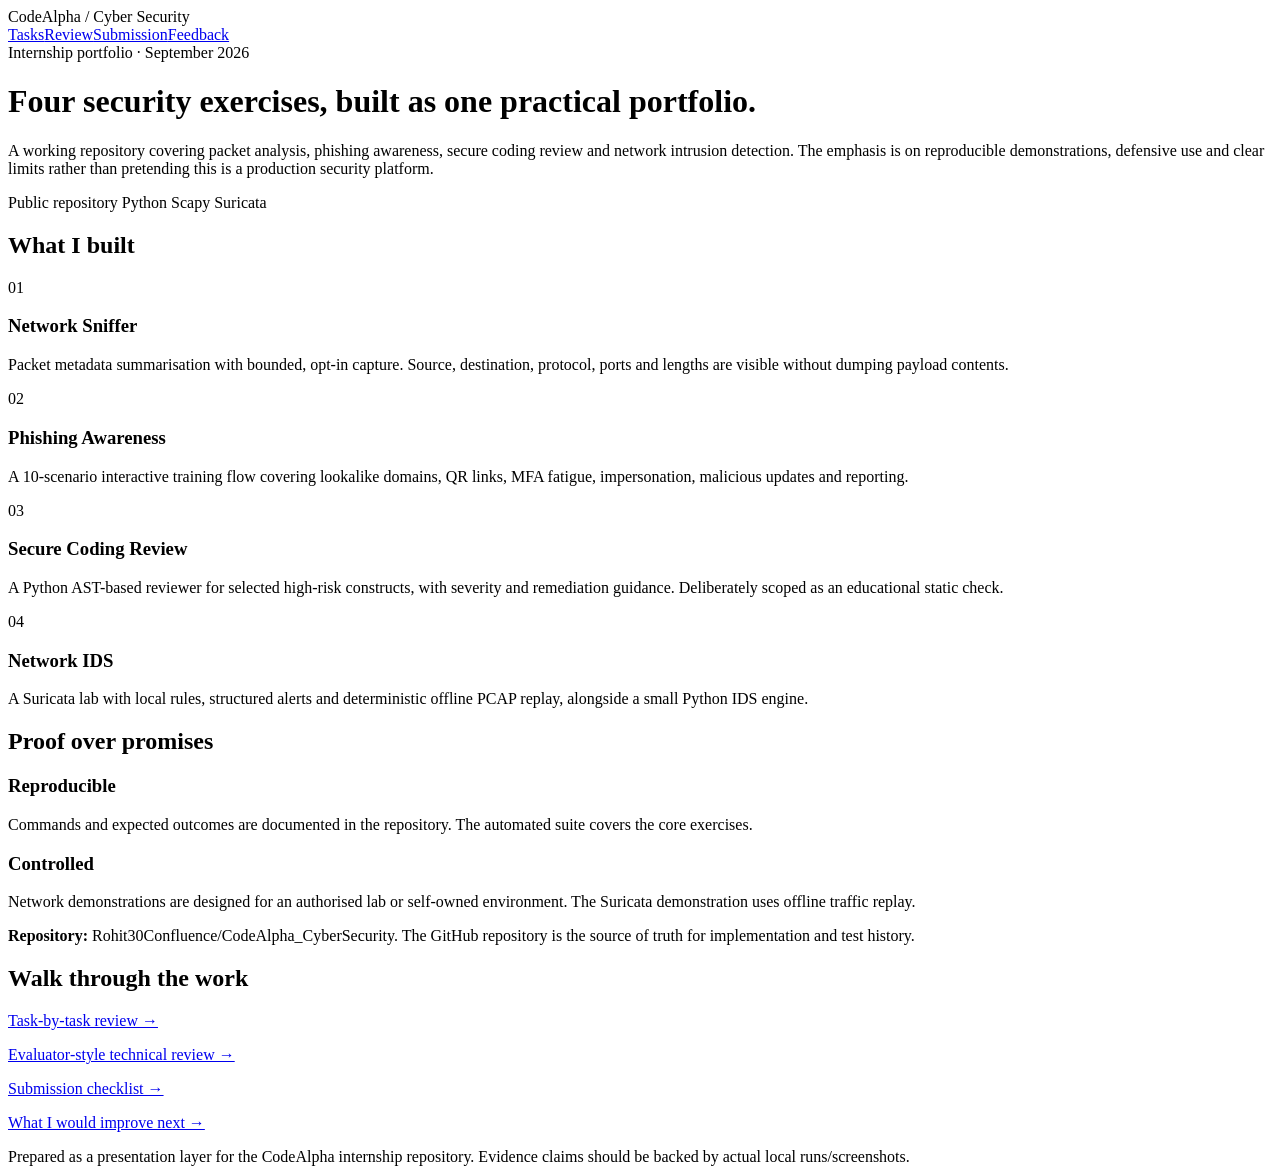
==== docs/index.html @ dfb274ee "Add files via upload" ====
<!doctype html><html><head><meta charset="utf-8"><meta name="viewport" content="width=device-width,initial-scale=1"><title>CodeAlpha Cyber Security Internship</title><link rel="stylesheet" href="assets/style.css"></head><body>
<header class="top"><div class="wrap nav"><div class="brand">CodeAlpha / Cyber Security</div><div><a href="tasks.html">Tasks</a><a href="review.html">Review</a><a href="submission.html">Submission</a><a href="feedback.html">Feedback</a></div></div></header>
<main class="wrap"><div class="hero"><div class="eyebrow">Internship portfolio · September 2026</div><h1>Four security exercises, built as one practical portfolio.</h1><p>A working repository covering packet analysis, phishing awareness, secure coding review and network intrusion detection. The emphasis is on reproducible demonstrations, defensive use and clear limits rather than pretending this is a production security platform.</p><p><span class="tag">Public repository</span> <span class="tag">Python</span> <span class="tag">Scapy</span> <span class="tag">Suricata</span></p></div>
<section><h2>What I built</h2><div class="grid">
<div class="card"><span class="tag">01</span><h3>Network Sniffer</h3><p>Packet metadata summarisation with bounded, opt-in capture. Source, destination, protocol, ports and lengths are visible without dumping payload contents.</p></div>
<div class="card"><span class="tag">02</span><h3>Phishing Awareness</h3><p>A 10-scenario interactive training flow covering lookalike domains, QR links, MFA fatigue, impersonation, malicious updates and reporting.</p></div>
<div class="card"><span class="tag">03</span><h3>Secure Coding Review</h3><p>A Python AST-based reviewer for selected high-risk constructs, with severity and remediation guidance. Deliberately scoped as an educational static check.</p></div>
<div class="card"><span class="tag">04</span><h3>Network IDS</h3><p>A Suricata lab with local rules, structured alerts and deterministic offline PCAP replay, alongside a small Python IDS engine.</p></div>
</div></section>
<section><h2>Proof over promises</h2><div class="grid"><div class="card"><h3>Reproducible</h3><p>Commands and expected outcomes are documented in the repository. The automated suite covers the core exercises.</p></div><div class="card"><h3>Controlled</h3><p>Network demonstrations are designed for an authorised lab or self-owned environment. The Suricata demonstration uses offline traffic replay.</p></div></div><div class="note"><strong>Repository:</strong> Rohit30Confluence/CodeAlpha_CyberSecurity. The GitHub repository is the source of truth for implementation and test history.</div></section>
<section class="links"><h2>Walk through the work</h2><p><a href="tasks.html">Task-by-task review →</a></p><p><a href="review.html">Evaluator-style technical review →</a></p><p><a href="submission.html">Submission checklist →</a></p><p><a href="feedback.html">What I would improve next →</a></p></section></main>
<footer class="footer"><div class="wrap">Prepared as a presentation layer for the CodeAlpha internship repository. Evidence claims should be backed by actual local runs/screenshots.</div></footer></body></html>
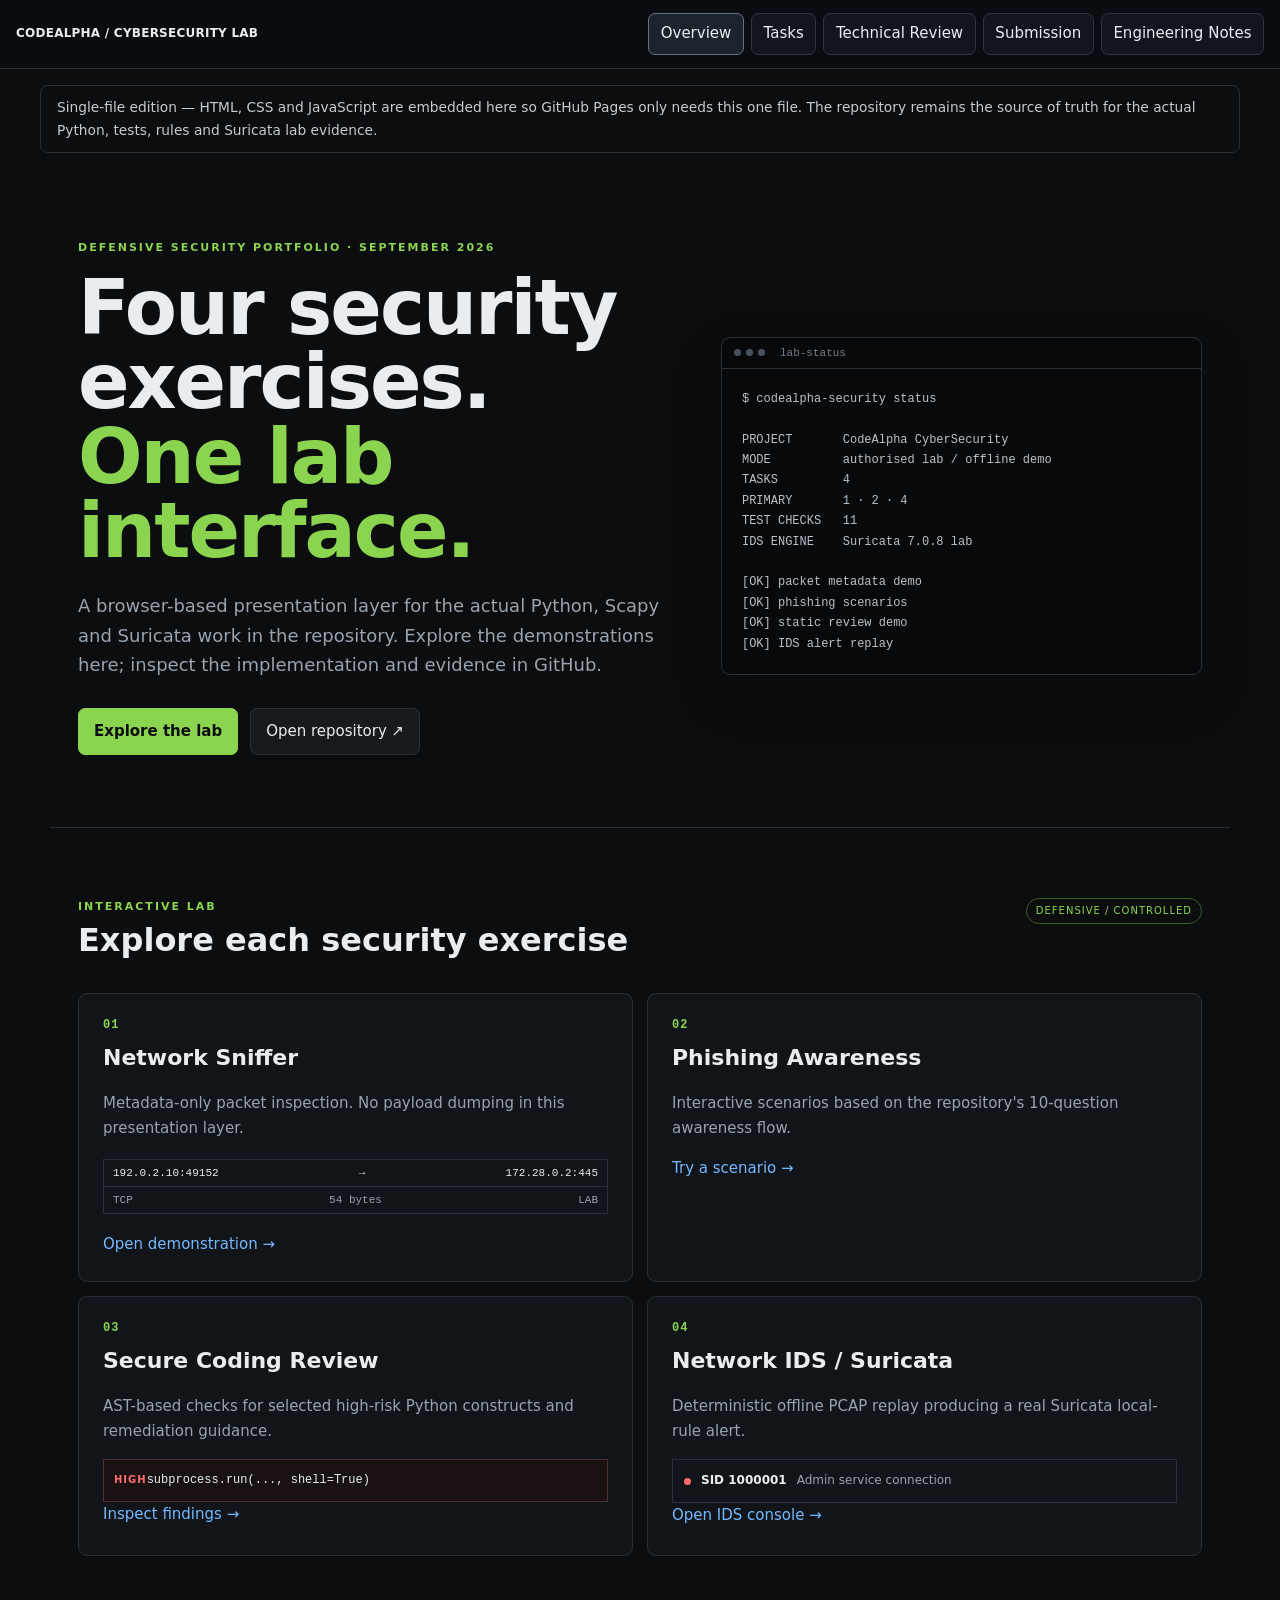
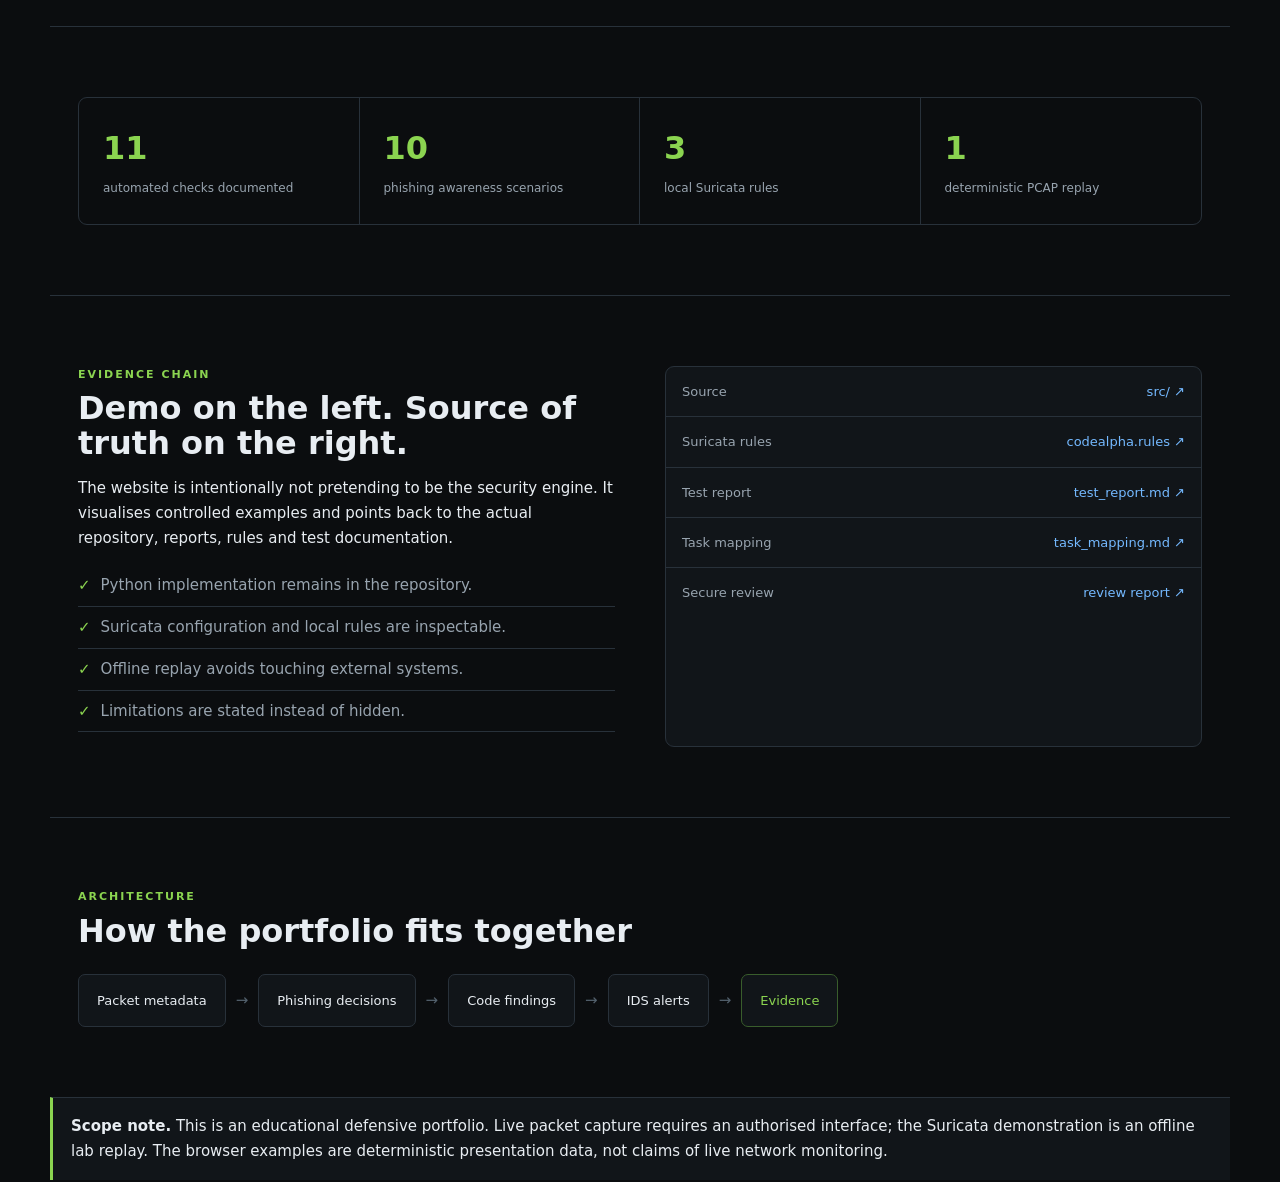
==== commit c11517d7: "Update index.html" ====
--- a/docs/index.html
+++ b/docs/index.html
@@ -1,12 +1,170 @@
-<!doctype html><html><head><meta charset="utf-8"><meta name="viewport" content="width=device-width,initial-scale=1"><title>CodeAlpha Cyber Security Internship</title><link rel="stylesheet" href="assets/style.css"></head><body>
-<header class="top"><div class="wrap nav"><div class="brand">CodeAlpha / Cyber Security</div><div><a href="tasks.html">Tasks</a><a href="review.html">Review</a><a href="submission.html">Submission</a><a href="feedback.html">Feedback</a></div></div></header>
-<main class="wrap"><div class="hero"><div class="eyebrow">Internship portfolio · September 2026</div><h1>Four security exercises, built as one practical portfolio.</h1><p>A working repository covering packet analysis, phishing awareness, secure coding review and network intrusion detection. The emphasis is on reproducible demonstrations, defensive use and clear limits rather than pretending this is a production security platform.</p><p><span class="tag">Public repository</span> <span class="tag">Python</span> <span class="tag">Scapy</span> <span class="tag">Suricata</span></p></div>
-<section><h2>What I built</h2><div class="grid">
-<div class="card"><span class="tag">01</span><h3>Network Sniffer</h3><p>Packet metadata summarisation with bounded, opt-in capture. Source, destination, protocol, ports and lengths are visible without dumping payload contents.</p></div>
-<div class="card"><span class="tag">02</span><h3>Phishing Awareness</h3><p>A 10-scenario interactive training flow covering lookalike domains, QR links, MFA fatigue, impersonation, malicious updates and reporting.</p></div>
-<div class="card"><span class="tag">03</span><h3>Secure Coding Review</h3><p>A Python AST-based reviewer for selected high-risk constructs, with severity and remediation guidance. Deliberately scoped as an educational static check.</p></div>
-<div class="card"><span class="tag">04</span><h3>Network IDS</h3><p>A Suricata lab with local rules, structured alerts and deterministic offline PCAP replay, alongside a small Python IDS engine.</p></div>
+<!doctype html>
+<html lang="en">
+<head>
+<meta charset="utf-8">
+<meta name="viewport" content="width=device-width,initial-scale=1">
+<meta name="description" content="CodeAlpha Cybersecurity Internship — interactive project lab and submission review">
+<title>CodeAlpha Cybersecurity Lab</title>
+<style>
+:root{--bg:#0b0d0f;--panel:#111519;--panel2:#161b20;--ink:#e8edf2;--muted:#98a4af;--line:#28313a;--accent:#8bd450;--blue:#74b9ff;--red:#ff6b6b;--amber:#f6c85f;--good:#8bd450}*{box-sizing:border-box}html{scroll-behavior:smooth}body{margin:0;background:var(--bg);color:var(--ink);font:15px/1.65 Inter,ui-sans-serif,system-ui,-apple-system,BlinkMacSystemFont,"Segoe UI",sans-serif}a{color:var(--blue);text-decoration:none}a:hover{text-decoration:underline}.wrap{max-width:1180px;margin:auto;padding:0 28px}.top{position:sticky;top:0;z-index:20;background:rgba(11,13,15,.94);backdrop-filter:blur(10px);border-bottom:1px solid var(--line)}.nav{min-height:64px;display:flex;align-items:center;justify-content:space-between;gap:24px}.brand{font-size:12px;letter-spacing:1.5px;font-weight:800;color:var(--ink)}nav{display:flex;gap:20px}nav a{font-size:13px;color:var(--muted)}nav a.active,nav a:hover{color:var(--ink);text-decoration:none}.hero{padding-top:86px;padding-bottom:72px}.hero-grid{display:grid;grid-template-columns:1.1fr .9fr;gap:55px;align-items:center}.eyebrow{text-transform:uppercase;letter-spacing:2px;color:var(--accent);font-size:11px;font-weight:800}.hero h1,.page h1{font-size:clamp(42px,7vw,76px);line-height:.98;letter-spacing:-2px;margin:14px 0 22px}.hero h1 span{color:var(--accent)}.lead{color:var(--muted);font-size:18px;max-width:730px}.narrow{max-width:760px}.actions{display:flex;gap:12px;margin-top:28px;flex-wrap:wrap}.btn{display:inline-block;border:1px solid var(--line);border-radius:7px;padding:10px 15px;color:var(--ink);background:var(--panel2);cursor:pointer;font:inherit}.btn:hover{text-decoration:none;border-color:#4b5966}.btn.primary{background:var(--accent);border-color:var(--accent);color:#0b0d0f;font-weight:800}.terminal,.console{background:#07090b;border:1px solid #29323a;border-radius:9px;box-shadow:0 20px 50px rgba(0,0,0,.22)}.termbar,.console-head{padding:9px 12px;border-bottom:1px solid #29323a;color:#73808c;font:11px ui-monospace,SFMono-Regular,Menlo,monospace}.termbar i{display:inline-block;width:7px;height:7px;border-radius:50%;background:#48525c;margin-right:5px}.termbar span{margin-left:10px}.terminal pre,.console pre{margin:0;padding:20px;color:#b8c3cc;font:12px/1.7 ui-monospace,SFMono-Regular,Menlo,monospace;white-space:pre-wrap}.section{padding:70px 28px;border-top:1px solid var(--line)}.section-head,.panel-head{display:flex;justify-content:space-between;align-items:flex-start;gap:20px}.section h2,.lab-panel h2{font-size:32px;line-height:1.1;margin:7px 0}.task-grid{display:grid;grid-template-columns:repeat(2,1fr);gap:14px;margin-top:28px}.task-card,.lab-panel,.evidence,.finding-card,.alert-detail{background:var(--panel);border:1px solid var(--line);border-radius:9px}.task-card{padding:24px;min-height:260px}.task-card h3{font-size:22px;margin:8px 0}.task-card p{color:var(--muted);min-height:50px}.task-no{font:800 12px ui-monospace,SFMono-Regular,Menlo,monospace;color:var(--accent);letter-spacing:1px}.pill{display:inline-block;border:1px solid var(--line);border-radius:999px;padding:4px 9px;font-size:10px;letter-spacing:1px;color:var(--muted);white-space:nowrap}.pill.good{border-color:#395d2c;color:var(--good)}.mini-table{border:1px solid var(--line);margin:18px 0}.mini-table div{display:flex;justify-content:space-between;gap:10px;padding:7px 9px;border-bottom:1px solid var(--line);font:11px ui-monospace,monospace}.mini-table div:last-child{border-bottom:0;color:var(--muted)}.demo-link{background:none;border:0;padding:0;color:var(--blue);font:inherit;cursor:pointer}.finding{border:1px solid #4d3030;background:#1a1212;padding:10px;font-size:12px}.finding span,.severity{color:var(--red);font-weight:800;font-size:10px;letter-spacing:1px}.alert-row{display:flex;gap:10px;align-items:center;border:1px solid var(--line);padding:11px;font-size:12px}.alert-row span:last-child{color:var(--muted)}.dot{width:7px;height:7px;border-radius:50%;display:inline-block}.dot.red{background:var(--red)}.metrics{display:grid;grid-template-columns:repeat(4,1fr);border:1px solid var(--line);border-radius:9px;overflow:hidden}.metrics div{padding:24px;border-right:1px solid var(--line)}.metrics div:last-child{border-right:0}.metrics strong{display:block;font-size:32px;color:var(--accent)}.metrics span{color:var(--muted);font-size:12px}.split{display:grid;grid-template-columns:1fr 1fr;gap:50px}.checks{padding:0;list-style:none;color:var(--muted)}.checks li{padding:8px 0;border-bottom:1px solid var(--line)}.checks li:before{content:'✓';color:var(--accent);margin-right:10px}.evidence{overflow:hidden}.e-row{display:flex;justify-content:space-between;gap:20px;padding:14px 16px;border-bottom:1px solid var(--line);font-size:13px}.e-row:last-child{border-bottom:0}.e-row span{color:var(--muted)}.flow{display:flex;align-items:center;gap:10px;flex-wrap:wrap;margin-top:25px}.flow div{border:1px solid var(--line);background:var(--panel);padding:15px 18px;border-radius:7px;font-size:13px}.flow span{color:#53616d}.flow .accent-box{border-color:#395d2c;color:var(--accent)}.note{margin-top:0!important;border-left:3px solid var(--accent);background:var(--panel);padding:16px 18px}.footer{border-top:1px solid var(--line);padding:30px 0;color:var(--muted);font-size:12px}.footer .wrap{display:flex;justify-content:space-between}.page{padding-top:60px;padding-bottom:80px}.lab-panel{padding:28px;margin-top:24px}.panel-head{padding-bottom:20px;border-bottom:1px solid var(--line)}.panel-head h2{margin:0}.panel-head p{color:var(--muted);margin:4px 0}.panel-grid,.ids-grid{display:grid;grid-template-columns:1fr 1fr;gap:28px;margin-top:24px}.lab-panel h3{font-size:16px}.lab-panel ul{color:var(--muted)}.small-note{color:var(--muted);font-size:13px}.quiz{margin-top:24px;border:1px solid var(--line);padding:24px}.quiz h3{font-size:22px}.quiz-option{display:block;width:100%;text-align:left;margin:9px 0;padding:12px;border:1px solid var(--line);background:var(--panel2);color:var(--ink);border-radius:6px;cursor:pointer}.quiz-option:hover{border-color:#4b5966}.quiz-option.selected{border-color:var(--blue)}.quiz-option.correct{border-color:var(--accent)}.quiz-option.wrong{border-color:var(--red)}.quiz-foot{display:flex;justify-content:space-between;align-items:center;margin-top:20px;color:var(--muted);font-size:12px}.code-review{display:grid;grid-template-columns:1fr 1fr;gap:18px;margin-top:24px}.code-review pre{margin:0;background:#07090b;padding:20px;border-radius:7px;overflow:auto;font:12px/1.7 ui-monospace,monospace}.ln{color:#4d5964;margin-right:15px}.finding-card{padding:18px}.finding-card p{color:var(--muted)}.finding-card code{color:var(--amber)}.alert-detail{margin-top:12px}.alert-detail div{display:flex;justify-content:space-between;padding:9px 12px;border-bottom:1px solid var(--line);font-size:12px}.alert-detail div:last-child{border-bottom:0}.alert-detail span{color:var(--muted)}.modal{position:fixed;inset:0;background:rgba(0,0,0,.75);display:none;align-items:center;justify-content:center;padding:20px;z-index:50}.modal.open{display:flex}.modal-card{max-width:600px;width:100%;background:var(--panel);border:1px solid var(--line);border-radius:9px;padding:25px;position:relative}.close{position:absolute;right:14px;top:10px;background:none;border:0;color:var(--muted);font-size:25px;cursor:pointer}@media(max-width:800px){.hero-grid,.split,.panel-grid,.ids-grid,.code-review{grid-template-columns:1fr}.task-grid{grid-template-columns:1fr}.metrics{grid-template-columns:1fr 1fr}.metrics div:nth-child(2){border-right:0}.metrics div{border-bottom:1px solid var(--line)}nav{display:none}.hero{padding-top:55px}.section{padding-top:48px;padding-bottom:48px}}@media(max-width:500px){.metrics{grid-template-columns:1fr}.metrics div{border-right:0}.hero h1,.page h1{font-size:46px}.wrap{padding-left:18px;padding-right:18px}}
+.packet-line{display:grid;grid-template-columns:90px 1fr 18px 1fr 45px 45px;gap:8px;padding:9px 12px;border-bottom:1px solid #1c242b;font:11px ui-monospace,SFMono-Regular,Menlo,monospace}.packet-line:last-child{border-bottom:0}.packet-line span{color:#73808c}.packet-line b{font-weight:500;color:#b8c3cc}
+
+
+/* Single-file navigation layer */
+.site-nav {
+  position: sticky; top: 0; z-index: 1000;
+  display:flex; gap:.45rem; flex-wrap:wrap; align-items:center;
+  padding:.8rem 1rem; border-bottom:1px solid var(--border, #2b3440);
+  background:rgba(10,13,17,.96); backdrop-filter:blur(10px);
+}
+.site-nav .brand { margin-right:auto; font-weight:800; letter-spacing:.02em; }
+.site-nav button {
+  border:1px solid var(--border, #2b3440); background:#11161d; color:inherit;
+  padding:.48rem .72rem; border-radius:7px; cursor:pointer; font:inherit;
+}
+.site-nav button:hover,.site-nav button.active { background:#1b232d; border-color:#667383; }
+.page-section { display:none; }
+.page-section.active { display:block; }
+.single-note {
+  max-width:1200px; margin:1rem auto 0; padding:.65rem 1rem;
+  border:1px solid var(--border, #2b3440); border-radius:8px;
+  font-size:.86rem; opacity:.85;
+}
+@media (max-width:700px) {
+  .site-nav .brand { width:100%; margin-bottom:.25rem; }
+  .site-nav button { flex:1 1 auto; }
+}
+</style>
+</head>
+<body>
+<header class="site-nav">
+  <div class="brand">CODEALPHA / CYBERSECURITY LAB</div>
+  <button data-page="home" class="active">Overview</button>
+  <button data-page="tasks">Tasks</button>
+  <button data-page="review">Technical Review</button>
+  <button data-page="submission">Submission</button>
+  <button data-page="feedback">Engineering Notes</button>
+</header>
+
+<div class="single-note">
+  Single-file edition — HTML, CSS and JavaScript are embedded here so GitHub Pages only needs this one file.
+  The repository remains the source of truth for the actual Python, tests, rules and Suricata lab evidence.
+</div>
+
+
+<section id="home" class="page-section active">
+  <section class="hero wrap"><div class="eyebrow">Defensive security portfolio · September 2026</div><div class="hero-grid"><div><h1>Four security exercises.<br><span>One lab interface.</span></h1><p class="lead">A browser-based presentation layer for the actual Python, Scapy and Suricata work in the repository. Explore the demonstrations here; inspect the implementation and evidence in GitHub.</p><div class="actions"><a class="btn primary" href="#lab">Explore the lab</a><a class="btn" href="https://github.com/Rohit30Confluence/CodeAlpha_CyberSecurity" target="_blank" rel="noopener">Open repository ↗</a></div></div><div class="terminal"><div class="termbar"><i></i><i></i><i></i><span>lab-status</span></div><pre>$ codealpha-security status
+
+PROJECT       CodeAlpha CyberSecurity
+MODE          authorised lab / offline demo
+TASKS         4
+PRIMARY       1 · 2 · 4
+TEST CHECKS   11
+IDS ENGINE    Suricata 7.0.8 lab
+
+[OK] packet metadata demo
+[OK] phishing scenarios
+[OK] static review demo
+[OK] IDS alert replay</pre></div></div></section>
+<section id="lab" class="wrap section"><div class="section-head"><div><div class="eyebrow">Interactive lab</div><h2>Explore each security exercise</h2></div><span class="pill good">DEFENSIVE / CONTROLLED</span></div>
+<div class="task-grid">
+<article class="task-card"><div class="task-no">01</div><h3>Network Sniffer</h3><p>Metadata-only packet inspection. No payload dumping in this presentation layer.</p><div class="mini-table"><div><span>192.0.2.10:49152</span><b>→</b><span>172.28.0.2:445</span></div><div><span>TCP</span><span>54 bytes</span><span>LAB</span></div></div><a href="tasks.html#sniffer">Open demonstration →</a></article>
+<article class="task-card"><div class="task-no">02</div><h3>Phishing Awareness</h3><p>Interactive scenarios based on the repository's 10-question awareness flow.</p><button class="demo-link" data-open="phish">Try a scenario →</button></article>
+<article class="task-card"><div class="task-no">03</div><h3>Secure Coding Review</h3><p>AST-based checks for selected high-risk Python constructs and remediation guidance.</p><div class="finding"><span>HIGH</span><code>subprocess.run(..., shell=True)</code></div><a href="tasks.html#review">Inspect findings →</a></article>
+<article class="task-card"><div class="task-no">04</div><h3>Network IDS / Suricata</h3><p>Deterministic offline PCAP replay producing a real Suricata local-rule alert.</p><div class="alert-row"><span class="dot red"></span><strong>SID 1000001</strong><span>Admin service connection</span></div><a href="tasks.html#ids">Open IDS console →</a></article>
 </div></section>
-<section><h2>Proof over promises</h2><div class="grid"><div class="card"><h3>Reproducible</h3><p>Commands and expected outcomes are documented in the repository. The automated suite covers the core exercises.</p></div><div class="card"><h3>Controlled</h3><p>Network demonstrations are designed for an authorised lab or self-owned environment. The Suricata demonstration uses offline traffic replay.</p></div></div><div class="note"><strong>Repository:</strong> Rohit30Confluence/CodeAlpha_CyberSecurity. The GitHub repository is the source of truth for implementation and test history.</div></section>
-<section class="links"><h2>Walk through the work</h2><p><a href="tasks.html">Task-by-task review →</a></p><p><a href="review.html">Evaluator-style technical review →</a></p><p><a href="submission.html">Submission checklist →</a></p><p><a href="feedback.html">What I would improve next →</a></p></section></main>
-<footer class="footer"><div class="wrap">Prepared as a presentation layer for the CodeAlpha internship repository. Evidence claims should be backed by actual local runs/screenshots.</div></footer></body></html>+<section class="wrap section"><div class="metrics"><div><strong>11</strong><span>automated checks documented</span></div><div><strong>10</strong><span>phishing awareness scenarios</span></div><div><strong>3</strong><span>local Suricata rules</span></div><div><strong>1</strong><span>deterministic PCAP replay</span></div></div></section>
+<section class="wrap section split"><div><div class="eyebrow">Evidence chain</div><h2>Demo on the left. Source of truth on the right.</h2><p>The website is intentionally not pretending to be the security engine. It visualises controlled examples and points back to the actual repository, reports, rules and test documentation.</p><ul class="checks"><li>Python implementation remains in the repository.</li><li>Suricata configuration and local rules are inspectable.</li><li>Offline replay avoids touching external systems.</li><li>Limitations are stated instead of hidden.</li></ul></div><div class="evidence"><div class="e-row"><span>Source</span><a href="https://github.com/Rohit30Confluence/CodeAlpha_CyberSecurity/tree/main/src" target="_blank">src/ ↗</a></div><div class="e-row"><span>Suricata rules</span><a href="https://github.com/Rohit30Confluence/CodeAlpha_CyberSecurity/blob/main/suricata/rules/codealpha.rules" target="_blank">codealpha.rules ↗</a></div><div class="e-row"><span>Test report</span><a href="https://github.com/Rohit30Confluence/CodeAlpha_CyberSecurity/blob/main/reports/test_report.md" target="_blank">test_report.md ↗</a></div><div class="e-row"><span>Task mapping</span><a href="https://github.com/Rohit30Confluence/CodeAlpha_CyberSecurity/blob/main/docs/task_mapping.md" target="_blank">task_mapping.md ↗</a></div><div class="e-row"><span>Secure review</span><a href="https://github.com/Rohit30Confluence/CodeAlpha_CyberSecurity/blob/main/reports/secure_coding_review_report.md" target="_blank">review report ↗</a></div></div></section>
+<section class="wrap section architecture"><div class="eyebrow">Architecture</div><h2>How the portfolio fits together</h2><div class="flow"><div>Packet metadata</div><span>→</span><div>Phishing decisions</div><span>→</span><div>Code findings</div><span>→</span><div>IDS alerts</div><span>→</span><div class="accent-box">Evidence</div></div></section>
+<section class="wrap section note"><strong>Scope note.</strong> This is an educational defensive portfolio. Live packet capture requires an authorised interface; the Suricata demonstration is an offline lab replay. The browser examples are deterministic presentation data, not claims of live network monitoring.</section>
+</section>
+
+<section id="tasks" class="page-section">
+  <div class="eyebrow">Task walkthrough</div><h1>Implementation, demonstration and evidence</h1><p class="lead narrow">Use this page as the evaluator's guided tour. The implementation remains in GitHub; these panels explain what to inspect and provide small deterministic browser demonstrations.</p>
+<section id="sniffer" class="lab-panel"><div class="panel-head"><span class="task-no">01</span><div><h2>Network Sniffer</h2><p>Bounded packet capture and metadata summarisation.</p></div><span class="pill good">IMPLEMENTED</span></div><div class="console"><div class="console-head">packet-summary</div><div id="packet-list"></div></div><div class="panel-grid"><div><h3>What the implementation shows</h3><ul><li>source and destination IPs</li><li>protocol and packet length</li><li>source and destination ports when available</li><li>bounded, opt-in Scapy capture</li></ul></div><div><h3>Intentional limit</h3><p>Payload contents are omitted from the project demonstration to avoid exposing application data. This keeps the internship demo focused on traffic structure and flow.</p><a href="https://github.com/Rohit30Confluence/CodeAlpha_CyberSecurity/tree/main/src/codealpha_cybersecurity/sniffer" target="_blank">Open sniffer source ↗</a></div></div></section>
+<section id="phishing" class="lab-panel"><div class="panel-head"><span class="task-no">02</span><div><h2>Phishing Awareness</h2><p>10-scenario interactive training flow.</p></div><span class="pill good">IMPLEMENTED</span></div><div class="quiz"><div id="quiz-question"></div><div id="quiz-options"></div><div class="quiz-foot"><span id="quiz-progress"></span><button id="quiz-next" class="btn primary" disabled>Next</button></div></div></section>
+<section id="review" class="lab-panel"><div class="panel-head"><span class="task-no">03</span><div><h2>Secure Coding Review</h2><p>Focused Python AST checks.</p></div><span class="pill">ADDITIONAL WORK</span></div><div class="code-review"><pre><span class="ln">1</span> import subprocess
+<span class="ln">2</span>
+<span class="ln">3</span> subprocess.run(command, shell=True)</pre><div class="finding-card"><div><span class="severity high">HIGH</span><strong> shell=True</strong></div><p>Command execution with shell interpretation can introduce command-injection risk when input is not strictly controlled.</p><strong>Remediation:</strong> prefer argument lists with <code>shell=False</code> and validate inputs.</div></div><p class="small-note">Current repository scope is intentionally narrow: selected high-risk calls are detected through AST inspection. It is not presented as a complete secure-code audit.</p><a href="https://github.com/Rohit30Confluence/CodeAlpha_CyberSecurity/blob/main/reports/secure_coding_review_report.md" target="_blank">Read the actual report ↗</a></section>
+<section id="ids" class="lab-panel"><div class="panel-head"><span class="task-no">04</span><div><h2>Network IDS / Suricata</h2><p>Offline PCAP replay → local rule → alert evidence.</p></div><span class="pill good">VERIFIED LAB</span></div><div class="ids-grid"><div class="console"><div class="console-head">suricata / eve.json</div><pre id="ids-output"></pre></div><div><h3>Alert anatomy</h3><div class="alert-detail"><div><span>SID</span><strong>1000001</strong></div><div><span>Protocol</span><strong>TCP</strong></div><div><span>Source</span><strong>192.0.2.10:49152</strong></div><div><span>Destination</span><strong>172.28.0.2:445</strong></div><div><span>Action</span><strong>alert</strong></div></div><p>Rule monitors a selected administrative service port in the controlled lab. The deterministic PCAP is generated locally and replayed offline.</p></div></div><a href="https://github.com/Rohit30Confluence/CodeAlpha_CyberSecurity/tree/main/suricata" target="_blank">Inspect Suricata lab ↗</a></section>
+</section>
+
+<section id="review" class="page-section">
+  <div class="hero"><div class="eyebrow">Evaluator view</div><h1>Review feedback before submission</h1><p>The portfolio is above the minimum task threshold. The goal now is to make the work easy to verify, not to inflate it.</p></div>
+<section><table><thead><tr><th>Area</th><th>Assessment</th><th>Comment</th></tr></thead><tbody>
+<tr><td>Task 1</td><td class="status">8.5/10</td><td>Good metadata capture and bounded execution. Explain why payloads are intentionally omitted.</td></tr>
+<tr><td>Task 2</td><td class="status">8.5–9/10</td><td>Strong scenario coverage. A short demo makes the training feel like a real deliverable.</td></tr>
+<tr><td>Task 3</td><td style="color:var(--warn);font-weight:750">6.5–7/10</td><td>Useful reviewer and report, but narrower than a full application audit. Do not oversell its scope.</td></tr>
+<tr><td>Task 4</td><td class="status">9/10</td><td>Best direct match to the requirement: actual Suricata configuration, local rules and offline alert validation.</td></tr>
+<tr><td>Testing</td><td class="status">9/10</td><td>Automated checks are documented and cover the core exercises.</td></tr>
+<tr><td>Documentation</td><td class="status">8/10</td><td>Good task mapping, architecture, responsible-use and test documentation.</td></tr>
+<tr><td>Evidence</td><td style="color:var(--warn);font-weight:750">6/10</td><td>Final submission should include genuine screenshots/video from actual runs.</td></tr>
+</tbody></table></section>
+<section><h2>What would impress a reviewer</h2><div class="grid">
+<div class="card"><h3>Show the detection</h3><p>Don't spend the whole video reading code. Run the IDS demo, show the alert, then point to the rule that caused it.</p></div>
+<div class="card"><h3>Show the reasoning</h3><p>For phishing, explain one scenario and why the red flags matter. For secure coding, show one finding and the recommended fix.</p></div>
+<div class="card"><h3>Own the limitations</h3><p>Saying “this is a focused educational reviewer” is more credible than calling it a production SAST platform.</p></div>
+<div class="card"><h3>Keep evidence clean</h3><p>Use only real output. Redact credentials, personal data and private infrastructure details where necessary.</p></div>
+</div></section>
+<section><h2>Bottom line</h2><div class="note"><strong>Submission recommendation: GO.</strong> Tasks 1, 2 and 4 provide a defensible three-task submission. Keep Task 3 in the repository as additional work and describe its scope accurately.</div></section>
+</section>
+
+<section id="submission" class="page-section">
+  <div class="hero"><div class="eyebrow">Before September 20</div><h1>Submission checklist</h1><p>Finish the presentation layer and evidence. Avoid last-minute feature churn.</p></div>
+<section><div class="card"><h3>Repository</h3><ul><li>Repository name follows the required CodeAlpha project naming convention.</li><li>README opens with a clear explanation of all four tasks.</li><li>Tests and reproducible commands are present.</li><li>No secrets, tokens or fabricated evidence are committed.</li></ul></div></section>
+<section><div class="card"><h3>Three strongest demonstrations</h3><ol><li><strong>Sniffer:</strong> run the metadata demonstration and explain the fields.</li><li><strong>Phishing:</strong> complete several scenarios and show the scoring/explanations.</li><li><strong>Suricata:</strong> validate the configuration and, where available, replay the deterministic lab PCAP and show the alert.</li></ol></div></section>
+<section><div class="card"><h3>LinkedIn / video</h3><ul><li>Record a short walkthrough rather than a long screen dump.</li><li>Start with the problem and what was built.</li><li>Show one concrete result from each selected task.</li><li>Link the GitHub repository.</li><li>Tag CodeAlpha as requested by the internship instructions.</li></ul></div></section>
+<section><div class="note warn"><strong>Important:</strong> Do not state that a command was executed if it was only documented. Do not manufacture screenshots. Real evidence is more valuable than polished but unverifiable evidence.</div></section>
+</section>
+
+<section id="feedback" class="page-section">
+  <div class="hero"><div class="eyebrow">Engineering reflection</div><h1>What I would improve next</h1><p>A good internship project should show not only what works, but where the author sees the next engineering step.</p></div>
+<section><div class="grid">
+<div class="card"><span class="tag">Now</span><h3>Submission readiness</h3><p>Prioritise genuine evidence, a clear walkthrough and accurate task mapping. The existing implementation is sufficient to submit three tasks.</p></div>
+<div class="card"><span class="tag">Next</span><h3>Secure review depth</h3><p>Expand the AST reviewer into a controlled sample application audit with more rules, clearer explanations and remediation tests.</p></div>
+<div class="card"><span class="tag">Next</span><h3>Detection engineering</h3><p>Grow the Suricata rule set with better tuning, structured alert review and additional offline test traffic.</p></div>
+<div class="card"><span class="tag">Later</span><h3>Productisation</h3><p>Unify the individual exercises behind a small assessment interface with reports, evidence collection and repeatable lab runs.</p></div>
+</div></section>
+<section><h2>Reviewer takeaway</h2><div class="note"><strong>This is an internship portfolio, not a claim of a finished security product.</strong> The strongest signal is the combination of implementation, testing, defensive boundaries and an honest account of limitations.</div></section>
+</section>
+
+
+<script>
+const packets=[
+ {time:'10:42:11.102',src:'192.0.2.10:49152',dst:'172.28.0.2:445',proto:'TCP',len:'54'},
+ {time:'10:42:11.103',src:'192.0.2.10:49153',dst:'172.28.0.2:445',proto:'TCP',len:'54'},
+ {time:'10:42:11.209',src:'192.0.2.10',dst:'172.28.0.2',proto:'ICMP',len:'98'},
+ {time:'10:42:11.401',src:'172.28.0.2:445',dst:'192.0.2.10:49152',proto:'TCP',len:'60'}
+];
+const phishing=[
+ {q:'A message says your Microsoft 365 account will be disabled in 15 minutes. The link uses a lookalike domain. What is the safest action?',o:['Click quickly and sign in','Open the link in private mode','Verify through the normal portal / known channel','Forward it to coworkers'],a:2,e:'Urgency plus a lookalike domain are strong phishing indicators. Use a known-good route to verify instead of the message link.'},
+ {q:'You receive an unexpected QR code asking you to approve a login. What should you do?',o:['Scan it immediately','Approve only if the logo looks real','Treat it as untrusted and verify through a known channel','Send the QR image to a friend'],a:2,e:'QR codes can hide malicious destinations. The safe pattern is to verify independently before authenticating.'},
+ {q:'Your phone receives repeated MFA prompts you did not initiate. What is the best response?',o:['Approve one to stop the notifications','Ignore it forever','Deny the request and report the activity','Share the code with support'],a:2,e:'MFA fatigue attacks rely on the user eventually approving a prompt. Deny unexpected prompts and report them.'}
+];
+let qi=0,score=0,answered=false;
+function renderPackets(){const el=document.getElementById('packet-list');if(!el)return;el.innerHTML=packets.map(p=>`<div class="packet-line"><span>${p.time}</span><b>${p.src}</b><span>→</span><b>${p.dst}</b><span>${p.proto}</span><span>${p.len} B</span></div>`).join('');}
+function renderQuiz(){const q=document.getElementById('quiz-question'),opts=document.getElementById('quiz-options'),next=document.getElementById('quiz-next'),prog=document.getElementById('quiz-progress');if(!q)return;const item=phishing[qi];answered=false;next.disabled=true;q.innerHTML=`<div class="eyebrow">Scenario ${qi+1} / ${phishing.length}</div><h3>${item.q}</h3>`;opts.innerHTML=item.o.map((x,i)=>`<button class="quiz-option" data-i="${i}">${x}</button>`).join('');prog.textContent=`Score: ${score}`;opts.querySelectorAll('button').forEach(b=>b.addEventListener('click',()=>{if(answered)return;answered=true;const i=Number(b.dataset.i);opts.querySelectorAll('button').forEach((x,j)=>{x.disabled=true;if(j===item.a)x.classList.add('correct');else if(j===i)x.classList.add('wrong')});if(i===item.a)score++;next.disabled=false;prog.textContent=`Score: ${score}`;q.insertAdjacentHTML('beforeend',`<p class="small-note"><strong>Why:</strong> ${item.e}</p>`)}));}
+function finishQuiz(){const q=document.getElementById('quiz-question'),opts=document.getElementById('quiz-options'),next=document.getElementById('quiz-next');if(q){q.innerHTML=`<div class="eyebrow">Demo complete</div><h3>${score} / ${phishing.length} correct</h3><p class="small-note">The repository contains 10 awareness scenarios. This browser demonstration shows the interaction pattern without pretending to execute the Python CLI.</p>`;opts.innerHTML='<a class="btn primary" href="https://github.com/Rohit30Confluence/CodeAlpha_CyberSecurity" target="_blank">Inspect the implementation ↗</a>';next.style.display='none';}}
+function initQuiz(){const next=document.getElementById('quiz-next');if(!next)return;renderQuiz();next.addEventListener('click',()=>{qi++;if(qi>=phishing.length)finishQuiz();else renderQuiz()});}
+function initIds(){const el=document.getElementById('ids-output');if(!el)return;el.textContent='09/08/2026-10:42:11.102 [**] [1:1000001:1] CODEALPHA LAB Connection to monitored administrative service\n09/08/2026-10:42:11.102 [Classification: Attempted Administrator Privilege Gain] [Priority: 1]\n{TCP} 192.0.2.10:49152 -> 172.28.0.2:445\n\nEVE JSON\n"sid": 1000001, "action": "allowed", "pkt_src": "wire/pcap"';}
+function modal(){const m=document.getElementById('modal'),content=document.getElementById('modal-content');if(!m)return;document.querySelectorAll('[data-open="phish"]').forEach(b=>b.addEventListener('click',()=>{content.innerHTML='<div class="eyebrow">Phishing awareness</div><h2>Quick scenario</h2><p>Open the full Tasks page to run the interactive three-scenario browser demo. The actual repository contains ten scenarios.</p><a class="btn primary" href="tasks.html#phishing">Start demo →</a>';m.classList.add('open')}));m.querySelector('.close').addEventListener('click',()=>m.classList.remove('open'));m.addEventListener('click',e=>{if(e.target===m)m.classList.remove('open')})}
+document.addEventListener('DOMContentLoaded',()=>{renderPackets();initQuiz();initIds();modal();});
+
+
+/* Single-file page switching */
+(function() {
+  const buttons = document.querySelectorAll('.site-nav button[data-page]');
+  const pages = document.querySelectorAll('.page-section');
+  function show(id, updateHash=true) {
+    pages.forEach(p => p.classList.toggle('active', p.id === id));
+    buttons.forEach(b => b.classList.toggle('active', b.dataset.page === id));
+    if (updateHash) history.replaceState(null, '', '#' + id);
+    window.scrollTo({top:0, behavior:'smooth'});
+  }
+  buttons.forEach(b => b.addEventListener('click', () => show(b.dataset.page)));
+  const initial = location.hash.replace('#','');
+  if ([...pages].some(p => p.id === initial)) show(initial, false);
+})();
+</script>
+</body>
+</html>
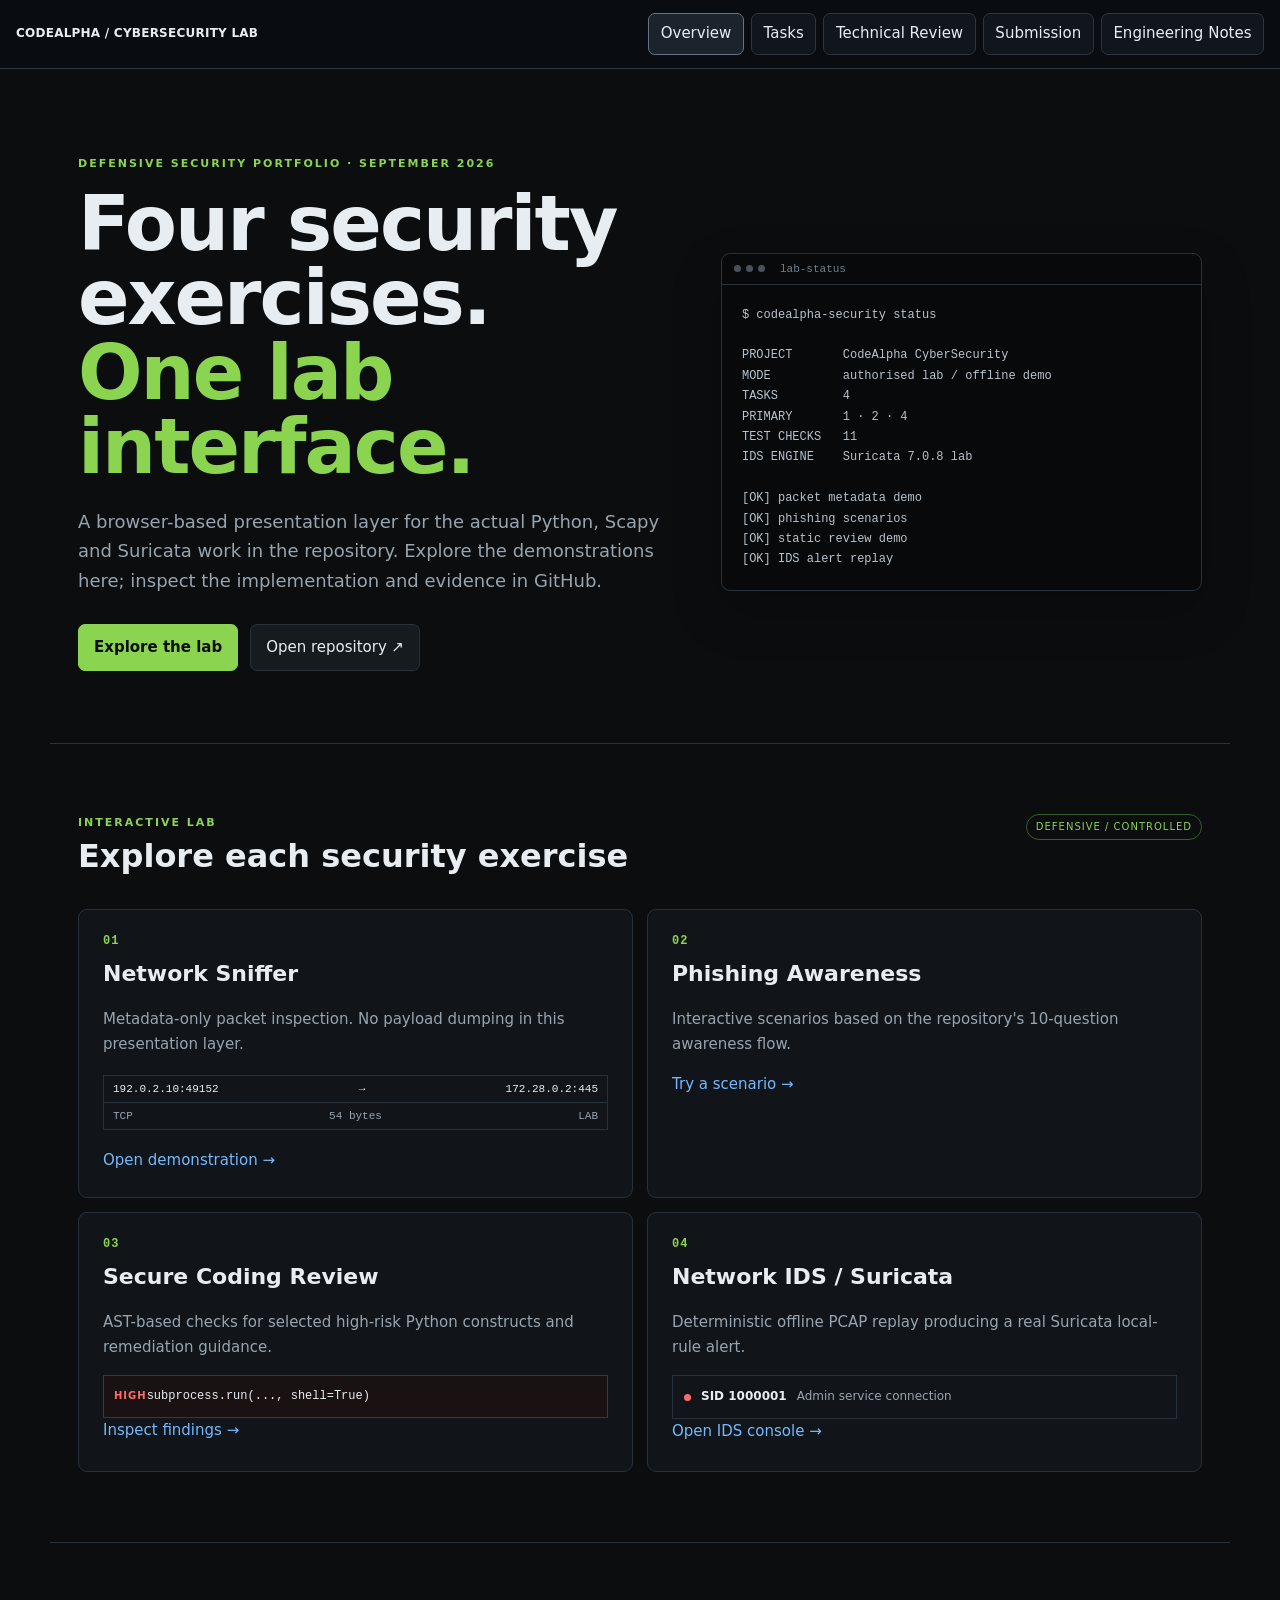
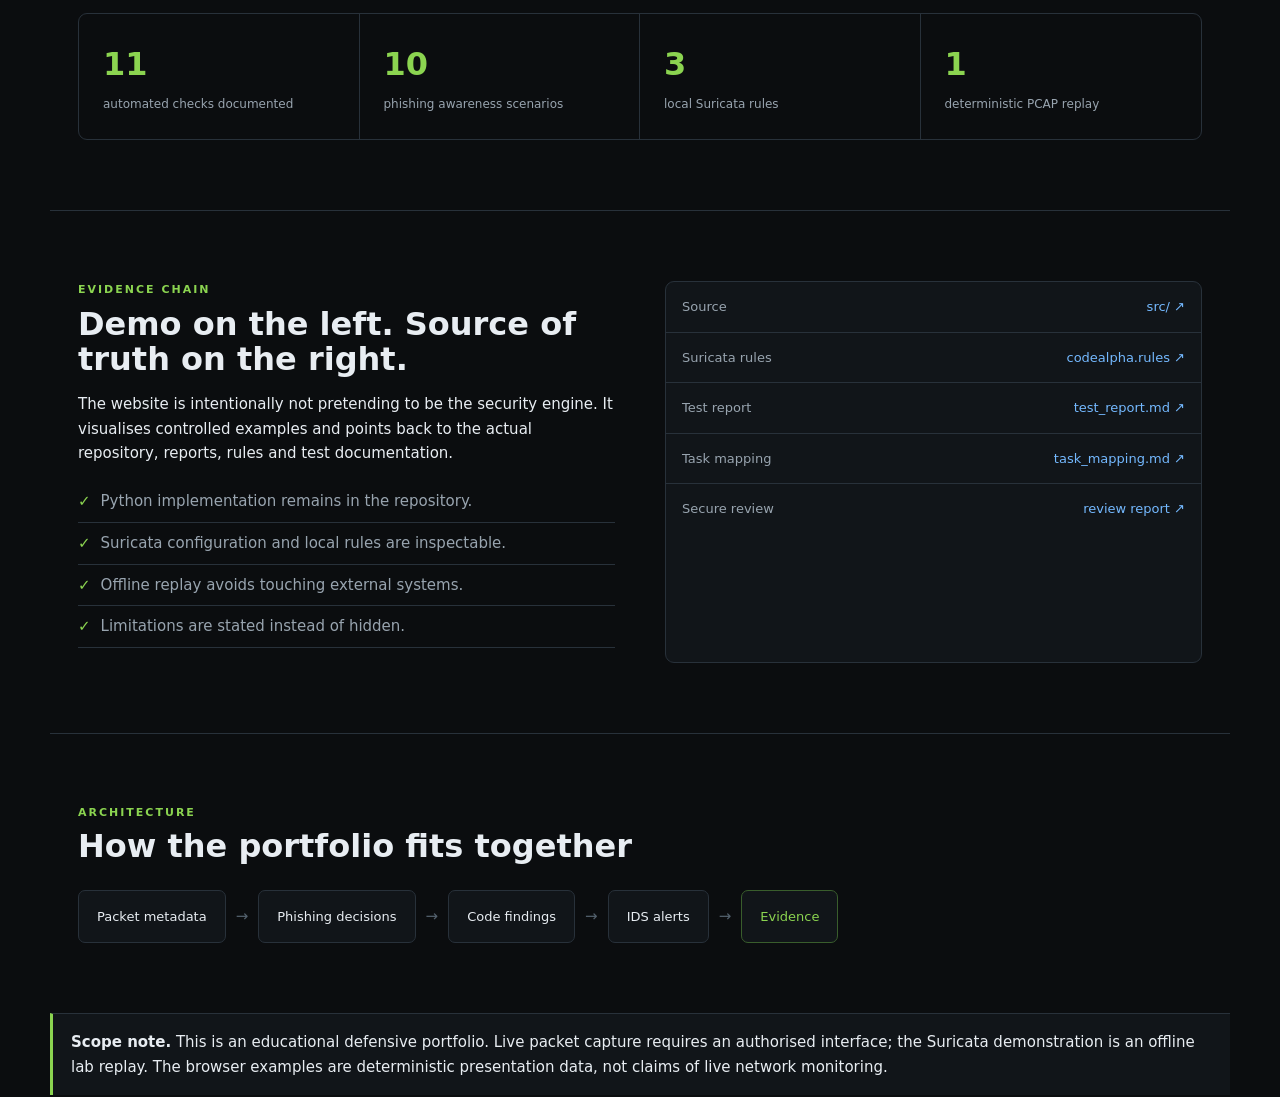
==== commit 5eb4afe6: "Remove single-note section from index.html Removed the single-note section explaining the file struc" ====
--- a/docs/index.html
+++ b/docs/index.html
@@ -45,11 +45,6 @@
   <button data-page="submission">Submission</button>
   <button data-page="feedback">Engineering Notes</button>
 </header>
-
-<div class="single-note">
-  Single-file edition — HTML, CSS and JavaScript are embedded here so GitHub Pages only needs this one file.
-  The repository remains the source of truth for the actual Python, tests, rules and Suricata lab evidence.
-</div>
 
 
 <section id="home" class="page-section active">
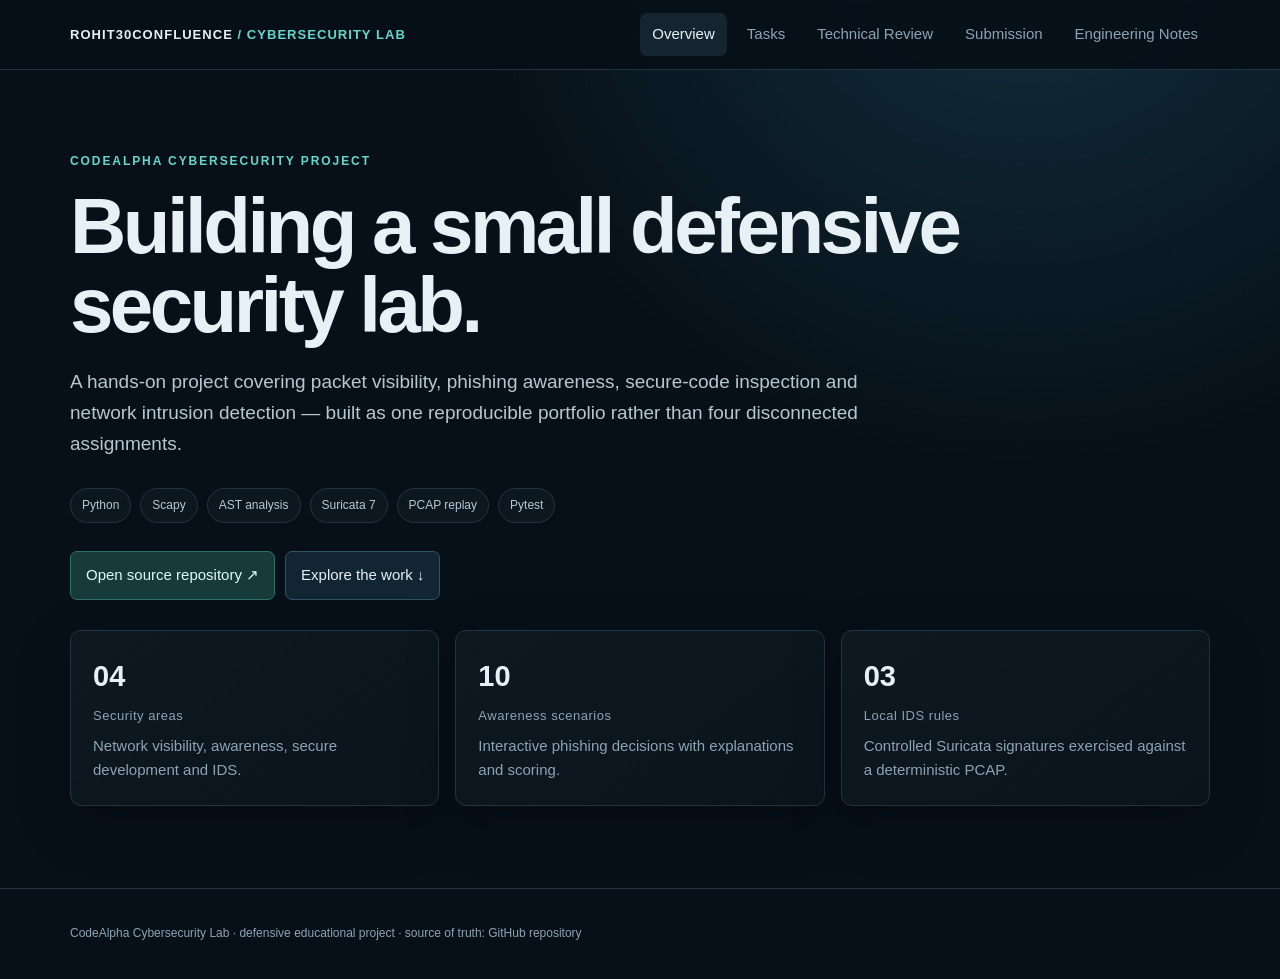
==== commit a9cf96ec: "Update print statement from 'Hello' to 'Goodbye'" ====
--- a/docs/index.html
+++ b/docs/index.html
@@ -3,163 +3,230 @@
 <head>
 <meta charset="utf-8">
 <meta name="viewport" content="width=device-width,initial-scale=1">
-<meta name="description" content="CodeAlpha Cybersecurity Internship — interactive project lab and submission review">
-<title>CodeAlpha Cybersecurity Lab</title>
+<title>Cybersecurity Lab — Project Presentation</title>
 <style>
-:root{--bg:#0b0d0f;--panel:#111519;--panel2:#161b20;--ink:#e8edf2;--muted:#98a4af;--line:#28313a;--accent:#8bd450;--blue:#74b9ff;--red:#ff6b6b;--amber:#f6c85f;--good:#8bd450}*{box-sizing:border-box}html{scroll-behavior:smooth}body{margin:0;background:var(--bg);color:var(--ink);font:15px/1.65 Inter,ui-sans-serif,system-ui,-apple-system,BlinkMacSystemFont,"Segoe UI",sans-serif}a{color:var(--blue);text-decoration:none}a:hover{text-decoration:underline}.wrap{max-width:1180px;margin:auto;padding:0 28px}.top{position:sticky;top:0;z-index:20;background:rgba(11,13,15,.94);backdrop-filter:blur(10px);border-bottom:1px solid var(--line)}.nav{min-height:64px;display:flex;align-items:center;justify-content:space-between;gap:24px}.brand{font-size:12px;letter-spacing:1.5px;font-weight:800;color:var(--ink)}nav{display:flex;gap:20px}nav a{font-size:13px;color:var(--muted)}nav a.active,nav a:hover{color:var(--ink);text-decoration:none}.hero{padding-top:86px;padding-bottom:72px}.hero-grid{display:grid;grid-template-columns:1.1fr .9fr;gap:55px;align-items:center}.eyebrow{text-transform:uppercase;letter-spacing:2px;color:var(--accent);font-size:11px;font-weight:800}.hero h1,.page h1{font-size:clamp(42px,7vw,76px);line-height:.98;letter-spacing:-2px;margin:14px 0 22px}.hero h1 span{color:var(--accent)}.lead{color:var(--muted);font-size:18px;max-width:730px}.narrow{max-width:760px}.actions{display:flex;gap:12px;margin-top:28px;flex-wrap:wrap}.btn{display:inline-block;border:1px solid var(--line);border-radius:7px;padding:10px 15px;color:var(--ink);background:var(--panel2);cursor:pointer;font:inherit}.btn:hover{text-decoration:none;border-color:#4b5966}.btn.primary{background:var(--accent);border-color:var(--accent);color:#0b0d0f;font-weight:800}.terminal,.console{background:#07090b;border:1px solid #29323a;border-radius:9px;box-shadow:0 20px 50px rgba(0,0,0,.22)}.termbar,.console-head{padding:9px 12px;border-bottom:1px solid #29323a;color:#73808c;font:11px ui-monospace,SFMono-Regular,Menlo,monospace}.termbar i{display:inline-block;width:7px;height:7px;border-radius:50%;background:#48525c;margin-right:5px}.termbar span{margin-left:10px}.terminal pre,.console pre{margin:0;padding:20px;color:#b8c3cc;font:12px/1.7 ui-monospace,SFMono-Regular,Menlo,monospace;white-space:pre-wrap}.section{padding:70px 28px;border-top:1px solid var(--line)}.section-head,.panel-head{display:flex;justify-content:space-between;align-items:flex-start;gap:20px}.section h2,.lab-panel h2{font-size:32px;line-height:1.1;margin:7px 0}.task-grid{display:grid;grid-template-columns:repeat(2,1fr);gap:14px;margin-top:28px}.task-card,.lab-panel,.evidence,.finding-card,.alert-detail{background:var(--panel);border:1px solid var(--line);border-radius:9px}.task-card{padding:24px;min-height:260px}.task-card h3{font-size:22px;margin:8px 0}.task-card p{color:var(--muted);min-height:50px}.task-no{font:800 12px ui-monospace,SFMono-Regular,Menlo,monospace;color:var(--accent);letter-spacing:1px}.pill{display:inline-block;border:1px solid var(--line);border-radius:999px;padding:4px 9px;font-size:10px;letter-spacing:1px;color:var(--muted);white-space:nowrap}.pill.good{border-color:#395d2c;color:var(--good)}.mini-table{border:1px solid var(--line);margin:18px 0}.mini-table div{display:flex;justify-content:space-between;gap:10px;padding:7px 9px;border-bottom:1px solid var(--line);font:11px ui-monospace,monospace}.mini-table div:last-child{border-bottom:0;color:var(--muted)}.demo-link{background:none;border:0;padding:0;color:var(--blue);font:inherit;cursor:pointer}.finding{border:1px solid #4d3030;background:#1a1212;padding:10px;font-size:12px}.finding span,.severity{color:var(--red);font-weight:800;font-size:10px;letter-spacing:1px}.alert-row{display:flex;gap:10px;align-items:center;border:1px solid var(--line);padding:11px;font-size:12px}.alert-row span:last-child{color:var(--muted)}.dot{width:7px;height:7px;border-radius:50%;display:inline-block}.dot.red{background:var(--red)}.metrics{display:grid;grid-template-columns:repeat(4,1fr);border:1px solid var(--line);border-radius:9px;overflow:hidden}.metrics div{padding:24px;border-right:1px solid var(--line)}.metrics div:last-child{border-right:0}.metrics strong{display:block;font-size:32px;color:var(--accent)}.metrics span{color:var(--muted);font-size:12px}.split{display:grid;grid-template-columns:1fr 1fr;gap:50px}.checks{padding:0;list-style:none;color:var(--muted)}.checks li{padding:8px 0;border-bottom:1px solid var(--line)}.checks li:before{content:'✓';color:var(--accent);margin-right:10px}.evidence{overflow:hidden}.e-row{display:flex;justify-content:space-between;gap:20px;padding:14px 16px;border-bottom:1px solid var(--line);font-size:13px}.e-row:last-child{border-bottom:0}.e-row span{color:var(--muted)}.flow{display:flex;align-items:center;gap:10px;flex-wrap:wrap;margin-top:25px}.flow div{border:1px solid var(--line);background:var(--panel);padding:15px 18px;border-radius:7px;font-size:13px}.flow span{color:#53616d}.flow .accent-box{border-color:#395d2c;color:var(--accent)}.note{margin-top:0!important;border-left:3px solid var(--accent);background:var(--panel);padding:16px 18px}.footer{border-top:1px solid var(--line);padding:30px 0;color:var(--muted);font-size:12px}.footer .wrap{display:flex;justify-content:space-between}.page{padding-top:60px;padding-bottom:80px}.lab-panel{padding:28px;margin-top:24px}.panel-head{padding-bottom:20px;border-bottom:1px solid var(--line)}.panel-head h2{margin:0}.panel-head p{color:var(--muted);margin:4px 0}.panel-grid,.ids-grid{display:grid;grid-template-columns:1fr 1fr;gap:28px;margin-top:24px}.lab-panel h3{font-size:16px}.lab-panel ul{color:var(--muted)}.small-note{color:var(--muted);font-size:13px}.quiz{margin-top:24px;border:1px solid var(--line);padding:24px}.quiz h3{font-size:22px}.quiz-option{display:block;width:100%;text-align:left;margin:9px 0;padding:12px;border:1px solid var(--line);background:var(--panel2);color:var(--ink);border-radius:6px;cursor:pointer}.quiz-option:hover{border-color:#4b5966}.quiz-option.selected{border-color:var(--blue)}.quiz-option.correct{border-color:var(--accent)}.quiz-option.wrong{border-color:var(--red)}.quiz-foot{display:flex;justify-content:space-between;align-items:center;margin-top:20px;color:var(--muted);font-size:12px}.code-review{display:grid;grid-template-columns:1fr 1fr;gap:18px;margin-top:24px}.code-review pre{margin:0;background:#07090b;padding:20px;border-radius:7px;overflow:auto;font:12px/1.7 ui-monospace,monospace}.ln{color:#4d5964;margin-right:15px}.finding-card{padding:18px}.finding-card p{color:var(--muted)}.finding-card code{color:var(--amber)}.alert-detail{margin-top:12px}.alert-detail div{display:flex;justify-content:space-between;padding:9px 12px;border-bottom:1px solid var(--line);font-size:12px}.alert-detail div:last-child{border-bottom:0}.alert-detail span{color:var(--muted)}.modal{position:fixed;inset:0;background:rgba(0,0,0,.75);display:none;align-items:center;justify-content:center;padding:20px;z-index:50}.modal.open{display:flex}.modal-card{max-width:600px;width:100%;background:var(--panel);border:1px solid var(--line);border-radius:9px;padding:25px;position:relative}.close{position:absolute;right:14px;top:10px;background:none;border:0;color:var(--muted);font-size:25px;cursor:pointer}@media(max-width:800px){.hero-grid,.split,.panel-grid,.ids-grid,.code-review{grid-template-columns:1fr}.task-grid{grid-template-columns:1fr}.metrics{grid-template-columns:1fr 1fr}.metrics div:nth-child(2){border-right:0}.metrics div{border-bottom:1px solid var(--line)}nav{display:none}.hero{padding-top:55px}.section{padding-top:48px;padding-bottom:48px}}@media(max-width:500px){.metrics{grid-template-columns:1fr}.metrics div{border-right:0}.hero h1,.page h1{font-size:46px}.wrap{padding-left:18px;padding-right:18px}}
-.packet-line{display:grid;grid-template-columns:90px 1fr 18px 1fr 45px 45px;gap:8px;padding:9px 12px;border-bottom:1px solid #1c242b;font:11px ui-monospace,SFMono-Regular,Menlo,monospace}.packet-line:last-child{border-bottom:0}.packet-line span{color:#73808c}.packet-line b{font-weight:500;color:#b8c3cc}
-
-
-/* Single-file navigation layer */
-.site-nav {
-  position: sticky; top: 0; z-index: 1000;
-  display:flex; gap:.45rem; flex-wrap:wrap; align-items:center;
-  padding:.8rem 1rem; border-bottom:1px solid var(--border, #2b3440);
-  background:rgba(10,13,17,.96); backdrop-filter:blur(10px);
+:root{
+  --bg:#071018;--panel:#0d1821;--panel2:#101e29;--line:#213441;
+  --text:#e7f0f5;--muted:#8ea3b1;--accent:#64d8cb;--accent2:#8bb8ff;
+  --warn:#f1c75b;--danger:#ff7e7e;--good:#72e2a2;--shadow:0 18px 50px rgba(0,0,0,.25)
 }
-.site-nav .brand { margin-right:auto; font-weight:800; letter-spacing:.02em; }
-.site-nav button {
-  border:1px solid var(--border, #2b3440); background:#11161d; color:inherit;
-  padding:.48rem .72rem; border-radius:7px; cursor:pointer; font:inherit;
-}
-.site-nav button:hover,.site-nav button.active { background:#1b232d; border-color:#667383; }
-.page-section { display:none; }
-.page-section.active { display:block; }
-.single-note {
-  max-width:1200px; margin:1rem auto 0; padding:.65rem 1rem;
-  border:1px solid var(--border, #2b3440); border-radius:8px;
-  font-size:.86rem; opacity:.85;
-}
-@media (max-width:700px) {
-  .site-nav .brand { width:100%; margin-bottom:.25rem; }
-  .site-nav button { flex:1 1 auto; }
-}
+*{box-sizing:border-box}html{scroll-behavior:smooth}
+body{margin:0;background:radial-gradient(circle at 80% -10%,#123040 0,#071018 38%);color:var(--text);
+font:15px/1.65 -apple-system,BlinkMacSystemFont,"Segoe UI",Roboto,Arial,sans-serif}
+button,a{font:inherit}a{color:inherit;text-decoration:none}
+.top{position:sticky;top:0;z-index:50;background:rgba(7,16,24,.92);backdrop-filter:blur(14px);border-bottom:1px solid var(--line)}
+.nav{max-width:1180px;margin:auto;display:flex;align-items:center;gap:8px;padding:13px 20px}
+.logo{font-weight:800;letter-spacing:.08em;margin-right:auto;font-size:13px}
+.logo span{color:var(--accent)}
+.nav button{border:0;background:transparent;color:var(--muted);padding:9px 12px;border-radius:7px;cursor:pointer}
+.nav button:hover,.nav button.on{background:#142530;color:var(--text)}
+.wrap{max-width:1180px;margin:auto;padding:0 20px}
+section{padding:82px 0;border-bottom:1px solid var(--line)}
+.hero{min-height:82vh;display:flex;align-items:center}
+.eyebrow{color:var(--accent);font-size:12px;font-weight:800;letter-spacing:.16em;text-transform:uppercase}
+h1{font-size:clamp(42px,7vw,78px);line-height:1.02;margin:15px 0 20px;max-width:900px;letter-spacing:-.045em}
+h2{font-size:36px;line-height:1.1;margin:8px 0 14px;letter-spacing:-.025em}
+h3{margin:0 0 7px;font-size:18px}
+.lead{font-size:19px;color:#b7c7d0;max-width:790px}
+.meta{display:flex;gap:9px;flex-wrap:wrap;margin:28px 0}
+.pill{border:1px solid var(--line);background:#0c1720;padding:7px 11px;border-radius:999px;color:#b8c8d2;font-size:12px}
+.cta{display:flex;gap:10px;flex-wrap:wrap;margin-top:25px}
+.btn{display:inline-block;border:1px solid #315263;background:#122532;padding:11px 15px;border-radius:7px}
+.btn.primary{background:#173b3a;border-color:#2b7069;color:#dffbf7}
+.kicker{color:var(--muted);font-size:13px;letter-spacing:.04em}
+.grid{display:grid;grid-template-columns:repeat(12,1fr);gap:16px;margin-top:30px}
+.card{grid-column:span 4;background:linear-gradient(145deg,var(--panel),#0a141c);border:1px solid var(--line);
+border-radius:11px;padding:22px;box-shadow:var(--shadow)}
+.card.wide{grid-column:span 6}.card.full{grid-column:1/-1}
+.card p{color:var(--muted);margin:7px 0 0}.num{font-size:29px;font-weight:800;margin-bottom:4px}
+.taskhead{display:flex;align-items:flex-start;justify-content:space-between;gap:15px}
+.tag{font-size:11px;padding:4px 8px;border:1px solid #315263;border-radius:5px;color:#9ec6d5;white-space:nowrap}
+.code{background:#071018;border:1px solid var(--line);border-radius:9px;padding:18px;
+font:13px/1.7 ui-monospace,SFMono-Regular,Menlo,monospace;color:#bcd2dc;overflow:auto;margin-top:18px}
+.code .ok{color:var(--good)}.code .hi{color:var(--danger)}.code .cm{color:#68808d}
+.flow{display:grid;grid-template-columns:repeat(5,1fr);gap:8px;margin-top:25px}
+.node{border:1px solid var(--line);background:#0b151d;border-radius:8px;padding:15px;text-align:center}
+.arrow{display:flex;align-items:center;justify-content:center;color:var(--accent);font-size:20px}
+.metric{border-top:1px solid var(--line);margin-top:16px;padding-top:13px;color:var(--muted);font-size:13px}
+.alert{border-left:3px solid var(--danger);background:#17151a;padding:13px 15px;margin-top:9px;border-radius:0 7px 7px 0}
+.alert b{display:block;color:#ffd3d3}.alert small{color:var(--muted)}
+.quiz{margin-top:22px}.choice{width:100%;text-align:left;margin:7px 0;padding:13px 14px;border:1px solid var(--line);
+background:#0b151d;color:var(--text);border-radius:7px;cursor:pointer}.choice:hover{border-color:#4b6c7a;background:#10202a}
+.result{margin-top:14px;padding:14px;border:1px solid #315263;border-radius:7px;background:#0d1b23;display:none}
+.timeline{border-left:1px solid #315263;padding-left:22px;margin-top:25px}
+.step{position:relative;margin:0 0 25px}.step:before{content:"";position:absolute;left:-29px;top:8px;width:11px;height:11px;border-radius:50%;background:var(--accent)}
+footer{padding:35px 0;color:var(--muted);font-size:12px}
+@media(max-width:850px){.card,.card.wide{grid-column:1/-1}.flow{grid-template-columns:1fr}.arrow{transform:rotate(90deg);height:15px}.nav{overflow:auto}.nav button{white-space:nowrap}.hero{min-height:70vh}}
 </style>
 </head>
 <body>
-<header class="site-nav">
-  <div class="brand">CODEALPHA / CYBERSECURITY LAB</div>
-  <button data-page="home" class="active">Overview</button>
-  <button data-page="tasks">Tasks</button>
-  <button data-page="review">Technical Review</button>
-  <button data-page="submission">Submission</button>
-  <button data-page="feedback">Engineering Notes</button>
+
+<header class="top">
+<nav class="nav">
+  <div class="logo">ROHIT30CONFLUENCE <span>/ CYBERSECURITY LAB</span></div>
+  <button class="on" data-target="home">Overview</button>
+  <button data-target="tasks">Tasks</button>
+  <button data-target="review">Technical Review</button>
+  <button data-target="submission">Submission</button>
+  <button data-target="notes">Engineering Notes</button>
+</nav>
 </header>
 
-
-<section id="home" class="page-section active">
-  <section class="hero wrap"><div class="eyebrow">Defensive security portfolio · September 2026</div><div class="hero-grid"><div><h1>Four security exercises.<br><span>One lab interface.</span></h1><p class="lead">A browser-based presentation layer for the actual Python, Scapy and Suricata work in the repository. Explore the demonstrations here; inspect the implementation and evidence in GitHub.</p><div class="actions"><a class="btn primary" href="#lab">Explore the lab</a><a class="btn" href="https://github.com/Rohit30Confluence/CodeAlpha_CyberSecurity" target="_blank" rel="noopener">Open repository ↗</a></div></div><div class="terminal"><div class="termbar"><i></i><i></i><i></i><span>lab-status</span></div><pre>$ codealpha-security status
-
-PROJECT       CodeAlpha CyberSecurity
-MODE          authorised lab / offline demo
-TASKS         4
-PRIMARY       1 · 2 · 4
-TEST CHECKS   11
-IDS ENGINE    Suricata 7.0.8 lab
-
-[OK] packet metadata demo
-[OK] phishing scenarios
-[OK] static review demo
-[OK] IDS alert replay</pre></div></div></section>
-<section id="lab" class="wrap section"><div class="section-head"><div><div class="eyebrow">Interactive lab</div><h2>Explore each security exercise</h2></div><span class="pill good">DEFENSIVE / CONTROLLED</span></div>
-<div class="task-grid">
-<article class="task-card"><div class="task-no">01</div><h3>Network Sniffer</h3><p>Metadata-only packet inspection. No payload dumping in this presentation layer.</p><div class="mini-table"><div><span>192.0.2.10:49152</span><b>→</b><span>172.28.0.2:445</span></div><div><span>TCP</span><span>54 bytes</span><span>LAB</span></div></div><a href="tasks.html#sniffer">Open demonstration →</a></article>
-<article class="task-card"><div class="task-no">02</div><h3>Phishing Awareness</h3><p>Interactive scenarios based on the repository's 10-question awareness flow.</p><button class="demo-link" data-open="phish">Try a scenario →</button></article>
-<article class="task-card"><div class="task-no">03</div><h3>Secure Coding Review</h3><p>AST-based checks for selected high-risk Python constructs and remediation guidance.</p><div class="finding"><span>HIGH</span><code>subprocess.run(..., shell=True)</code></div><a href="tasks.html#review">Inspect findings →</a></article>
-<article class="task-card"><div class="task-no">04</div><h3>Network IDS / Suricata</h3><p>Deterministic offline PCAP replay producing a real Suricata local-rule alert.</p><div class="alert-row"><span class="dot red"></span><strong>SID 1000001</strong><span>Admin service connection</span></div><a href="tasks.html#ids">Open IDS console →</a></article>
-</div></section>
-<section class="wrap section"><div class="metrics"><div><strong>11</strong><span>automated checks documented</span></div><div><strong>10</strong><span>phishing awareness scenarios</span></div><div><strong>3</strong><span>local Suricata rules</span></div><div><strong>1</strong><span>deterministic PCAP replay</span></div></div></section>
-<section class="wrap section split"><div><div class="eyebrow">Evidence chain</div><h2>Demo on the left. Source of truth on the right.</h2><p>The website is intentionally not pretending to be the security engine. It visualises controlled examples and points back to the actual repository, reports, rules and test documentation.</p><ul class="checks"><li>Python implementation remains in the repository.</li><li>Suricata configuration and local rules are inspectable.</li><li>Offline replay avoids touching external systems.</li><li>Limitations are stated instead of hidden.</li></ul></div><div class="evidence"><div class="e-row"><span>Source</span><a href="https://github.com/Rohit30Confluence/CodeAlpha_CyberSecurity/tree/main/src" target="_blank">src/ ↗</a></div><div class="e-row"><span>Suricata rules</span><a href="https://github.com/Rohit30Confluence/CodeAlpha_CyberSecurity/blob/main/suricata/rules/codealpha.rules" target="_blank">codealpha.rules ↗</a></div><div class="e-row"><span>Test report</span><a href="https://github.com/Rohit30Confluence/CodeAlpha_CyberSecurity/blob/main/reports/test_report.md" target="_blank">test_report.md ↗</a></div><div class="e-row"><span>Task mapping</span><a href="https://github.com/Rohit30Confluence/CodeAlpha_CyberSecurity/blob/main/docs/task_mapping.md" target="_blank">task_mapping.md ↗</a></div><div class="e-row"><span>Secure review</span><a href="https://github.com/Rohit30Confluence/CodeAlpha_CyberSecurity/blob/main/reports/secure_coding_review_report.md" target="_blank">review report ↗</a></div></div></section>
-<section class="wrap section architecture"><div class="eyebrow">Architecture</div><h2>How the portfolio fits together</h2><div class="flow"><div>Packet metadata</div><span>→</span><div>Phishing decisions</div><span>→</span><div>Code findings</div><span>→</span><div>IDS alerts</div><span>→</span><div class="accent-box">Evidence</div></div></section>
-<section class="wrap section note"><strong>Scope note.</strong> This is an educational defensive portfolio. Live packet capture requires an authorised interface; the Suricata demonstration is an offline lab replay. The browser examples are deterministic presentation data, not claims of live network monitoring.</section>
-</section>
-
-<section id="tasks" class="page-section">
-  <div class="eyebrow">Task walkthrough</div><h1>Implementation, demonstration and evidence</h1><p class="lead narrow">Use this page as the evaluator's guided tour. The implementation remains in GitHub; these panels explain what to inspect and provide small deterministic browser demonstrations.</p>
-<section id="sniffer" class="lab-panel"><div class="panel-head"><span class="task-no">01</span><div><h2>Network Sniffer</h2><p>Bounded packet capture and metadata summarisation.</p></div><span class="pill good">IMPLEMENTED</span></div><div class="console"><div class="console-head">packet-summary</div><div id="packet-list"></div></div><div class="panel-grid"><div><h3>What the implementation shows</h3><ul><li>source and destination IPs</li><li>protocol and packet length</li><li>source and destination ports when available</li><li>bounded, opt-in Scapy capture</li></ul></div><div><h3>Intentional limit</h3><p>Payload contents are omitted from the project demonstration to avoid exposing application data. This keeps the internship demo focused on traffic structure and flow.</p><a href="https://github.com/Rohit30Confluence/CodeAlpha_CyberSecurity/tree/main/src/codealpha_cybersecurity/sniffer" target="_blank">Open sniffer source ↗</a></div></div></section>
-<section id="phishing" class="lab-panel"><div class="panel-head"><span class="task-no">02</span><div><h2>Phishing Awareness</h2><p>10-scenario interactive training flow.</p></div><span class="pill good">IMPLEMENTED</span></div><div class="quiz"><div id="quiz-question"></div><div id="quiz-options"></div><div class="quiz-foot"><span id="quiz-progress"></span><button id="quiz-next" class="btn primary" disabled>Next</button></div></div></section>
-<section id="review" class="lab-panel"><div class="panel-head"><span class="task-no">03</span><div><h2>Secure Coding Review</h2><p>Focused Python AST checks.</p></div><span class="pill">ADDITIONAL WORK</span></div><div class="code-review"><pre><span class="ln">1</span> import subprocess
-<span class="ln">2</span>
-<span class="ln">3</span> subprocess.run(command, shell=True)</pre><div class="finding-card"><div><span class="severity high">HIGH</span><strong> shell=True</strong></div><p>Command execution with shell interpretation can introduce command-injection risk when input is not strictly controlled.</p><strong>Remediation:</strong> prefer argument lists with <code>shell=False</code> and validate inputs.</div></div><p class="small-note">Current repository scope is intentionally narrow: selected high-risk calls are detected through AST inspection. It is not presented as a complete secure-code audit.</p><a href="https://github.com/Rohit30Confluence/CodeAlpha_CyberSecurity/blob/main/reports/secure_coding_review_report.md" target="_blank">Read the actual report ↗</a></section>
-<section id="ids" class="lab-panel"><div class="panel-head"><span class="task-no">04</span><div><h2>Network IDS / Suricata</h2><p>Offline PCAP replay → local rule → alert evidence.</p></div><span class="pill good">VERIFIED LAB</span></div><div class="ids-grid"><div class="console"><div class="console-head">suricata / eve.json</div><pre id="ids-output"></pre></div><div><h3>Alert anatomy</h3><div class="alert-detail"><div><span>SID</span><strong>1000001</strong></div><div><span>Protocol</span><strong>TCP</strong></div><div><span>Source</span><strong>192.0.2.10:49152</strong></div><div><span>Destination</span><strong>172.28.0.2:445</strong></div><div><span>Action</span><strong>alert</strong></div></div><p>Rule monitors a selected administrative service port in the controlled lab. The deterministic PCAP is generated locally and replayed offline.</p></div></div><a href="https://github.com/Rohit30Confluence/CodeAlpha_CyberSecurity/tree/main/suricata" target="_blank">Inspect Suricata lab ↗</a></section>
-</section>
-
-<section id="review" class="page-section">
-  <div class="hero"><div class="eyebrow">Evaluator view</div><h1>Review feedback before submission</h1><p>The portfolio is above the minimum task threshold. The goal now is to make the work easy to verify, not to inflate it.</p></div>
-<section><table><thead><tr><th>Area</th><th>Assessment</th><th>Comment</th></tr></thead><tbody>
-<tr><td>Task 1</td><td class="status">8.5/10</td><td>Good metadata capture and bounded execution. Explain why payloads are intentionally omitted.</td></tr>
-<tr><td>Task 2</td><td class="status">8.5–9/10</td><td>Strong scenario coverage. A short demo makes the training feel like a real deliverable.</td></tr>
-<tr><td>Task 3</td><td style="color:var(--warn);font-weight:750">6.5–7/10</td><td>Useful reviewer and report, but narrower than a full application audit. Do not oversell its scope.</td></tr>
-<tr><td>Task 4</td><td class="status">9/10</td><td>Best direct match to the requirement: actual Suricata configuration, local rules and offline alert validation.</td></tr>
-<tr><td>Testing</td><td class="status">9/10</td><td>Automated checks are documented and cover the core exercises.</td></tr>
-<tr><td>Documentation</td><td class="status">8/10</td><td>Good task mapping, architecture, responsible-use and test documentation.</td></tr>
-<tr><td>Evidence</td><td style="color:var(--warn);font-weight:750">6/10</td><td>Final submission should include genuine screenshots/video from actual runs.</td></tr>
-</tbody></table></section>
-<section><h2>What would impress a reviewer</h2><div class="grid">
-<div class="card"><h3>Show the detection</h3><p>Don't spend the whole video reading code. Run the IDS demo, show the alert, then point to the rule that caused it.</p></div>
-<div class="card"><h3>Show the reasoning</h3><p>For phishing, explain one scenario and why the red flags matter. For secure coding, show one finding and the recommended fix.</p></div>
-<div class="card"><h3>Own the limitations</h3><p>Saying “this is a focused educational reviewer” is more credible than calling it a production SAST platform.</p></div>
-<div class="card"><h3>Keep evidence clean</h3><p>Use only real output. Redact credentials, personal data and private infrastructure details where necessary.</p></div>
-</div></section>
-<section><h2>Bottom line</h2><div class="note"><strong>Submission recommendation: GO.</strong> Tasks 1, 2 and 4 provide a defensible three-task submission. Keep Task 3 in the repository as additional work and describe its scope accurately.</div></section>
-</section>
-
-<section id="submission" class="page-section">
-  <div class="hero"><div class="eyebrow">Before September 20</div><h1>Submission checklist</h1><p>Finish the presentation layer and evidence. Avoid last-minute feature churn.</p></div>
-<section><div class="card"><h3>Repository</h3><ul><li>Repository name follows the required CodeAlpha project naming convention.</li><li>README opens with a clear explanation of all four tasks.</li><li>Tests and reproducible commands are present.</li><li>No secrets, tokens or fabricated evidence are committed.</li></ul></div></section>
-<section><div class="card"><h3>Three strongest demonstrations</h3><ol><li><strong>Sniffer:</strong> run the metadata demonstration and explain the fields.</li><li><strong>Phishing:</strong> complete several scenarios and show the scoring/explanations.</li><li><strong>Suricata:</strong> validate the configuration and, where available, replay the deterministic lab PCAP and show the alert.</li></ol></div></section>
-<section><div class="card"><h3>LinkedIn / video</h3><ul><li>Record a short walkthrough rather than a long screen dump.</li><li>Start with the problem and what was built.</li><li>Show one concrete result from each selected task.</li><li>Link the GitHub repository.</li><li>Tag CodeAlpha as requested by the internship instructions.</li></ul></div></section>
-<section><div class="note warn"><strong>Important:</strong> Do not state that a command was executed if it was only documented. Do not manufacture screenshots. Real evidence is more valuable than polished but unverifiable evidence.</div></section>
-</section>
-
-<section id="feedback" class="page-section">
-  <div class="hero"><div class="eyebrow">Engineering reflection</div><h1>What I would improve next</h1><p>A good internship project should show not only what works, but where the author sees the next engineering step.</p></div>
-<section><div class="grid">
-<div class="card"><span class="tag">Now</span><h3>Submission readiness</h3><p>Prioritise genuine evidence, a clear walkthrough and accurate task mapping. The existing implementation is sufficient to submit three tasks.</p></div>
-<div class="card"><span class="tag">Next</span><h3>Secure review depth</h3><p>Expand the AST reviewer into a controlled sample application audit with more rules, clearer explanations and remediation tests.</p></div>
-<div class="card"><span class="tag">Next</span><h3>Detection engineering</h3><p>Grow the Suricata rule set with better tuning, structured alert review and additional offline test traffic.</p></div>
-<div class="card"><span class="tag">Later</span><h3>Productisation</h3><p>Unify the individual exercises behind a small assessment interface with reports, evidence collection and repeatable lab runs.</p></div>
-</div></section>
-<section><h2>Reviewer takeaway</h2><div class="note"><strong>This is an internship portfolio, not a claim of a finished security product.</strong> The strongest signal is the combination of implementation, testing, defensive boundaries and an honest account of limitations.</div></section>
-</section>
-
+<main>
+
+<section id="home" class="hero">
+<div class="wrap">
+  <div class="eyebrow">CodeAlpha Cybersecurity Project</div>
+  <h1>Building a small defensive security lab.</h1>
+  <p class="lead">A hands-on project covering packet visibility, phishing awareness, secure-code inspection and network intrusion detection — built as one reproducible portfolio rather than four disconnected assignments.</p>
+  <div class="meta">
+    <span class="pill">Python</span><span class="pill">Scapy</span><span class="pill">AST analysis</span>
+    <span class="pill">Suricata 7</span><span class="pill">PCAP replay</span><span class="pill">Pytest</span>
+  </div>
+  <div class="cta">
+    <a class="btn primary" href="https://github.com/Rohit30Confluence/CodeAlpha_CyberSecurity" target="_blank">Open source repository ↗</a>
+    <a class="btn" href="#tasks">Explore the work ↓</a>
+  </div>
+  <div class="grid">
+    <div class="card"><div class="num">04</div><div class="kicker">Security areas</div><p>Network visibility, awareness, secure development and IDS.</p></div>
+    <div class="card"><div class="num">10</div><div class="kicker">Awareness scenarios</div><p>Interactive phishing decisions with explanations and scoring.</p></div>
+    <div class="card"><div class="num">03</div><div class="kicker">Local IDS rules</div><p>Controlled Suricata signatures exercised against a deterministic PCAP.</p></div>
+  </div>
+</div>
+</section>
+
+<section id="tasks">
+<div class="wrap">
+  <div class="eyebrow">The work</div><h2>Four security problems. One lab.</h2>
+  <p class="lead">Each section below shows what was built, how it behaves, and what evidence exists in the repository.</p>
+
+  <div class="grid">
+    <article class="card wide">
+      <div class="taskhead"><div><span class="tag">TASK 01</span><h3 style="margin-top:12px">Network Sniffer</h3></div><span class="pill">Python / Scapy</span></div>
+      <p>Packet metadata is summarized into a compact, readable view: source, destination, protocol, ports, timestamp and length. Live capture is bounded and opt-in.</p>
+      <div class="code"><span class="cm"># representative output</span><br>
+TCP&nbsp;&nbsp;192.168.1.10:51524 → 93.184.216.34:443&nbsp;&nbsp;len=74<br>
+DNS&nbsp;&nbsp;192.168.1.10:52741 → 192.168.1.1:53&nbsp;&nbsp;&nbsp;&nbsp;len=86<br>
+ICMP&nbsp; 192.168.1.1 → 192.168.1.10&nbsp;&nbsp;&nbsp;&nbsp;&nbsp;&nbsp;&nbsp;&nbsp;len=98</div>
+      <div class="metric">Implementation focus: protocol visibility without dumping packet payloads.</div>
+    </article>
+
+    <article class="card wide">
+      <div class="taskhead"><div><span class="tag">TASK 02</span><h3 style="margin-top:12px">Phishing Awareness</h3></div><span class="pill">Interactive training</span></div>
+      <p>Scenarios cover lookalike domains, QR links, MFA fatigue, impersonation, malicious updates and safe reporting. The point is decision-making, not memorising definitions.</p>
+      <div class="quiz">
+        <div><b>Quick check:</b> A message says your account will close in 10 minutes and asks you to approve an unexpected MFA prompt. What do you do?</div>
+        <button class="choice" onclick="answer(this,false)">Approve it so the account isn't locked.</button>
+        <button class="choice" onclick="answer(this,true)">Deny it, verify independently and report the attempt.</button>
+        <div class="result" id="quizResult"></div>
+      </div>
+      <div class="metric">Training module: 10 scenarios with scoring and explanations.</div>
+    </article>
+
+    <article class="card wide">
+      <div class="taskhead"><div><span class="tag">TASK 03</span><h3 style="margin-top:12px">Secure Coding Review</h3></div><span class="pill">Python AST</span></div>
+      <p>A focused static reviewer walks Python syntax trees and flags selected high-risk calls. Findings include severity, location, explanation and remediation guidance in the report.</p>
+      <div class="code"><span class="hi">HIGH</span>  eval(user_input)<br>
+<span class="hi">HIGH</span>  exec(source)<br>
+<span class="hi">HIGH</span>  pickle.loads(data)<br>
+<span class="hi">HIGH</span>  subprocess.run(cmd, shell=True)</div>
+      <div class="metric">Scope is intentionally narrow; it is not presented as a complete secure-code audit.</div>
+    </article>
+
+    <article class="card wide">
+      <div class="taskhead"><div><span class="tag">TASK 04</span><h3 style="margin-top:12px">Network IDS Lab</h3></div><span class="pill">Suricata 7</span></div>
+      <p>A capability-restricted Suricata container loads local rules and inspects a deterministic offline PCAP. The lab produces an actual alert and EVE JSON evidence.</p>
+      <div class="alert"><b>[1:1000001:1] CODEALPHA LAB Connection to monitored administrative service</b><small>{TCP} 192.0.2.10:49152 → 172.28.0.2:445</small></div>
+      <div class="metric">Evidence chain: generated PCAP → Suricata replay → rule match → alert output.</div>
+    </article>
+  </div>
+</div>
+</section>
+
+<section id="review">
+<div class="wrap">
+  <div class="eyebrow">Technical review</div><h2>What is actually happening under the hood?</h2>
+  <p class="lead">The presentation is only the front door. The repository contains the implementation, tests, rules and reports behind these demonstrations.</p>
+  <div class="flow">
+    <div class="node"><b>Input</b><br><span class="kicker">packets / scenarios / code / PCAP</span></div>
+    <div class="arrow">→</div>
+    <div class="node"><b>Analysis</b><br><span class="kicker">Scapy / quiz / AST / Suricata</span></div>
+    <div class="arrow">→</div>
+    <div class="node"><b>Evidence</b><br><span class="kicker">findings / scores / alerts / tests</span></div>
+  </div>
+  <div class="grid">
+    <div class="card"><h3>Defensive by design</h3><p>Capture is bounded, payloads are omitted from the sniffer display, and the IDS demonstration uses an offline lab rather than touching production traffic.</p></div>
+    <div class="card"><h3>Reproducible</h3><p>The Suricata exercise uses deterministic PCAP generation and pinned container configuration so the alert path can be demonstrated consistently.</p></div>
+    <div class="card"><h3>Honest scope</h3><p>This is an educational security lab, not a production SIEM, endpoint agent, complete SAST platform or enterprise IDS deployment.</p></div>
+  </div>
+  <div class="timeline">
+    <div class="step"><b>1 — Build the visibility layer</b><br><span class="kicker">Summarize packet metadata and keep live capture bounded.</span></div>
+    <div class="step"><b>2 — Add human-factor security</b><br><span class="kicker">Turn phishing indicators into decisions a learner can practice.</span></div>
+    <div class="step"><b>3 — Inspect application code</b><br><span class="kicker">Use AST traversal to identify a selected set of dangerous Python constructs.</span></div>
+    <div class="step"><b>4 — Validate detection</b><br><span class="kicker">Generate known traffic, replay it through Suricata and verify the resulting alert.</span></div>
+  </div>
+</div>
+</section>
+
+<section id="submission">
+<div class="wrap">
+  <div class="eyebrow">Submission view</div><h2>Everything an evaluator needs in one place.</h2>
+  <p class="lead">The repository is the source of truth. This page makes the project easy to understand before the reviewer dives into individual files.</p>
+  <div class="grid">
+    <div class="card full">
+      <h3>Repository</h3>
+      <p>Source, tests, Suricata configuration, rules and reports are maintained together in the project repository.</p>
+      <div class="cta"><a class="btn primary" target="_blank" href="https://github.com/Rohit30Confluence/CodeAlpha_CyberSecurity">View CodeAlpha_CyberSecurity on GitHub ↗</a></div>
+    </div>
+    <div class="card"><h3>Network Sniffer</h3><p>Python implementation + bounded capture path + packet metadata tests.</p></div>
+    <div class="card"><h3>Phishing Awareness</h3><p>Interactive scenarios, scoring and category feedback.</p></div>
+    <div class="card"><h3>Secure Coding</h3><p>AST reviewer and written findings/remediation report.</p></div>
+    <div class="card"><h3>Suricata IDS</h3><p>Rules, Docker configuration, deterministic PCAP and alert output.</p></div>
+    <div class="card full">
+      <h3>Evidence standard</h3>
+      <p>Claims on this presentation are intentionally limited to work that can be traced back to the repository and its documented verification. Browser demonstrations are illustrative; they do not replace execution of the underlying security tooling.</p>
+    </div>
+  </div>
+</div>
+</section>
+
+<section id="notes">
+<div class="wrap">
+  <div class="eyebrow">Engineering notes</div><h2>What I would improve next.</h2>
+  <p class="lead">This is not a list of assignment instructions. It is the engineering direction for turning the lab into a stronger security portfolio.</p>
+  <div class="grid">
+    <div class="card"><h3>Packet analytics</h3><p>Add protocol statistics, flow grouping and exportable summaries while keeping capture privacy-conscious.</p></div>
+    <div class="card"><h3>Detection quality</h3><p>Expand IDS rules with better thresholds, rule metadata and structured alert triage.</p></div>
+    <div class="card"><h3>Code review depth</h3><p>Add additional secure-coding checks and eventually data-flow/dependency analysis rather than claiming completeness now.</p></div>
+    <div class="card"><h3>Security operations</h3><p>Connect alerts to a small local dashboard and introduce severity-based triage and investigation workflows.</p></div>
+    <div class="card wide"><h3>Professional direction</h3><p>The next version should demonstrate not just that a security tool can detect something, but that an analyst can explain the signal, validate it, assess the risk and recommend a defensible response.</p></div>
+    <div class="card wide"><h3>Portfolio principle</h3><p>Keep the implementation public, the evidence reproducible and the limitations explicit. A smaller system that can be demonstrated end-to-end is more credible than a large list of unsupported features.</p></div>
+  </div>
+</div>
+</section>
+
+</main>
+<footer><div class="wrap">CodeAlpha Cybersecurity Lab · defensive educational project · source of truth: GitHub repository</div></footer>
 
 <script>
-const packets=[
- {time:'10:42:11.102',src:'192.0.2.10:49152',dst:'172.28.0.2:445',proto:'TCP',len:'54'},
- {time:'10:42:11.103',src:'192.0.2.10:49153',dst:'172.28.0.2:445',proto:'TCP',len:'54'},
- {time:'10:42:11.209',src:'192.0.2.10',dst:'172.28.0.2',proto:'ICMP',len:'98'},
- {time:'10:42:11.401',src:'172.28.0.2:445',dst:'192.0.2.10:49152',proto:'TCP',len:'60'}
-];
-const phishing=[
- {q:'A message says your Microsoft 365 account will be disabled in 15 minutes. The link uses a lookalike domain. What is the safest action?',o:['Click quickly and sign in','Open the link in private mode','Verify through the normal portal / known channel','Forward it to coworkers'],a:2,e:'Urgency plus a lookalike domain are strong phishing indicators. Use a known-good route to verify instead of the message link.'},
- {q:'You receive an unexpected QR code asking you to approve a login. What should you do?',o:['Scan it immediately','Approve only if the logo looks real','Treat it as untrusted and verify through a known channel','Send the QR image to a friend'],a:2,e:'QR codes can hide malicious destinations. The safe pattern is to verify independently before authenticating.'},
- {q:'Your phone receives repeated MFA prompts you did not initiate. What is the best response?',o:['Approve one to stop the notifications','Ignore it forever','Deny the request and report the activity','Share the code with support'],a:2,e:'MFA fatigue attacks rely on the user eventually approving a prompt. Deny unexpected prompts and report them.'}
-];
-let qi=0,score=0,answered=false;
-function renderPackets(){const el=document.getElementById('packet-list');if(!el)return;el.innerHTML=packets.map(p=>`<div class="packet-line"><span>${p.time}</span><b>${p.src}</b><span>→</span><b>${p.dst}</b><span>${p.proto}</span><span>${p.len} B</span></div>`).join('');}
-function renderQuiz(){const q=document.getElementById('quiz-question'),opts=document.getElementById('quiz-options'),next=document.getElementById('quiz-next'),prog=document.getElementById('quiz-progress');if(!q)return;const item=phishing[qi];answered=false;next.disabled=true;q.innerHTML=`<div class="eyebrow">Scenario ${qi+1} / ${phishing.length}</div><h3>${item.q}</h3>`;opts.innerHTML=item.o.map((x,i)=>`<button class="quiz-option" data-i="${i}">${x}</button>`).join('');prog.textContent=`Score: ${score}`;opts.querySelectorAll('button').forEach(b=>b.addEventListener('click',()=>{if(answered)return;answered=true;const i=Number(b.dataset.i);opts.querySelectorAll('button').forEach((x,j)=>{x.disabled=true;if(j===item.a)x.classList.add('correct');else if(j===i)x.classList.add('wrong')});if(i===item.a)score++;next.disabled=false;prog.textContent=`Score: ${score}`;q.insertAdjacentHTML('beforeend',`<p class="small-note"><strong>Why:</strong> ${item.e}</p>`)}));}
-function finishQuiz(){const q=document.getElementById('quiz-question'),opts=document.getElementById('quiz-options'),next=document.getElementById('quiz-next');if(q){q.innerHTML=`<div class="eyebrow">Demo complete</div><h3>${score} / ${phishing.length} correct</h3><p class="small-note">The repository contains 10 awareness scenarios. This browser demonstration shows the interaction pattern without pretending to execute the Python CLI.</p>`;opts.innerHTML='<a class="btn primary" href="https://github.com/Rohit30Confluence/CodeAlpha_CyberSecurity" target="_blank">Inspect the implementation ↗</a>';next.style.display='none';}}
-function initQuiz(){const next=document.getElementById('quiz-next');if(!next)return;renderQuiz();next.addEventListener('click',()=>{qi++;if(qi>=phishing.length)finishQuiz();else renderQuiz()});}
-function initIds(){const el=document.getElementById('ids-output');if(!el)return;el.textContent='09/08/2026-10:42:11.102 [**] [1:1000001:1] CODEALPHA LAB Connection to monitored administrative service\n09/08/2026-10:42:11.102 [Classification: Attempted Administrator Privilege Gain] [Priority: 1]\n{TCP} 192.0.2.10:49152 -> 172.28.0.2:445\n\nEVE JSON\n"sid": 1000001, "action": "allowed", "pkt_src": "wire/pcap"';}
-function modal(){const m=document.getElementById('modal'),content=document.getElementById('modal-content');if(!m)return;document.querySelectorAll('[data-open="phish"]').forEach(b=>b.addEventListener('click',()=>{content.innerHTML='<div class="eyebrow">Phishing awareness</div><h2>Quick scenario</h2><p>Open the full Tasks page to run the interactive three-scenario browser demo. The actual repository contains ten scenarios.</p><a class="btn primary" href="tasks.html#phishing">Start demo →</a>';m.classList.add('open')}));m.querySelector('.close').addEventListener('click',()=>m.classList.remove('open'));m.addEventListener('click',e=>{if(e.target===m)m.classList.remove('open')})}
-document.addEventListener('DOMContentLoaded',()=>{renderPackets();initQuiz();initIds();modal();});
-
-
-/* Single-file page switching */
-(function() {
-  const buttons = document.querySelectorAll('.site-nav button[data-page]');
-  const pages = document.querySelectorAll('.page-section');
-  function show(id, updateHash=true) {
-    pages.forEach(p => p.classList.toggle('active', p.id === id));
-    buttons.forEach(b => b.classList.toggle('active', b.dataset.page === id));
-    if (updateHash) history.replaceState(null, '', '#' + id);
-    window.scrollTo({top:0, behavior:'smooth'});
-  }
-  buttons.forEach(b => b.addEventListener('click', () => show(b.dataset.page)));
-  const initial = location.hash.replace('#','');
-  if ([...pages].some(p => p.id === initial)) show(initial, false);
-})();
+const buttons=[...document.querySelectorAll(".nav button")];
+const sections=[...document.querySelectorAll("main section")];
+function go(id){
+  sections.forEach(s=>s.hidden=s.id!==id);
+  buttons.forEach(b=>b.classList.toggle("on",b.dataset.target===id));
+  history.replaceState(null,"","#"+id);
+  window.scrollTo({top:0,behavior:"smooth"});
+}
+buttons.forEach(b=>b.addEventListener("click",()=>go(b.dataset.target)));
+const initial=location.hash.slice(1);
+go(sections.some(s=>s.id===initial)?initial:"home");
+function answer(el,correct){
+  document.querySelectorAll(".choice").forEach(x=>x.disabled=true);
+  const r=document.getElementById("quizResult"); r.style.display="block";
+  r.innerHTML=correct
+    ? "<b>Correct.</b> Deny the prompt, verify through a trusted channel and report the attempt. Unexpected MFA approvals are a common social-engineering signal."
+    : "<b>Not recommended.</b> An unexpected MFA prompt should not be approved. Deny it, verify independently and report the activity.";
+}
 </script>
 </body>
 </html>
